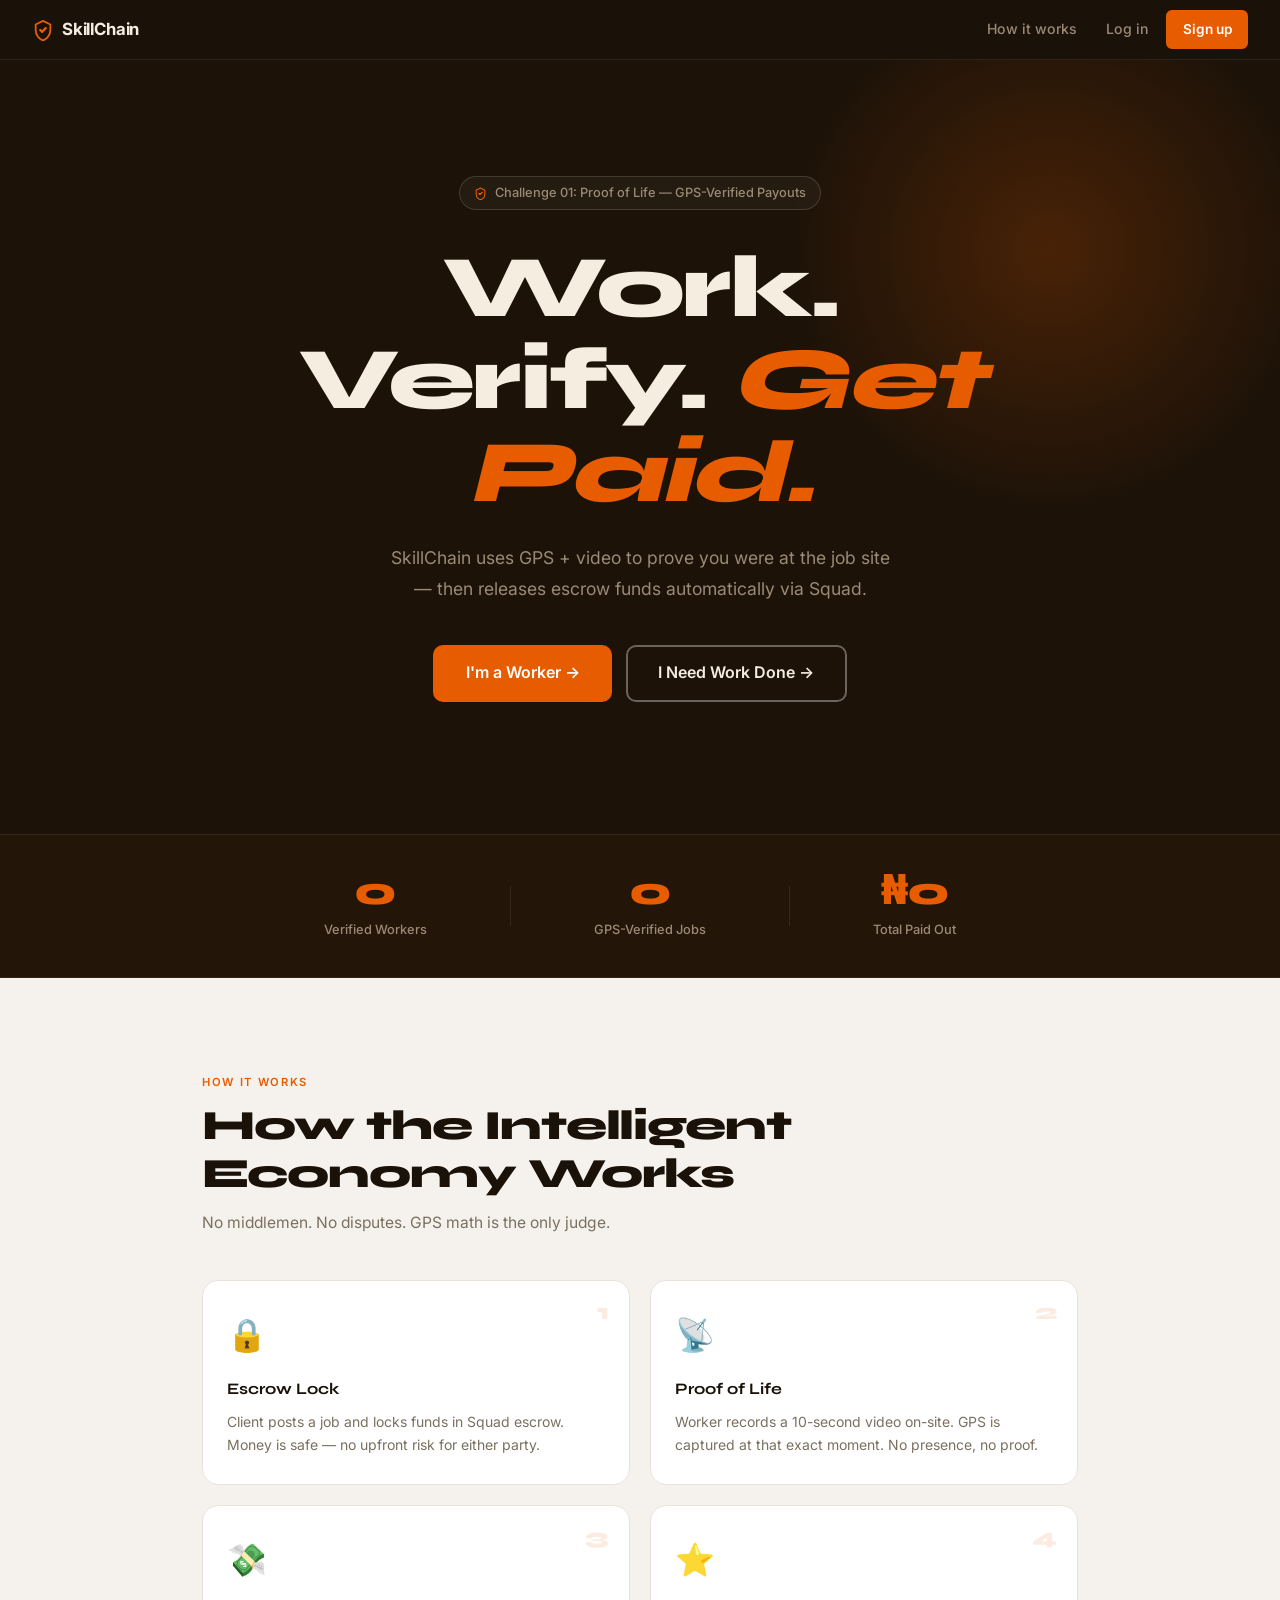
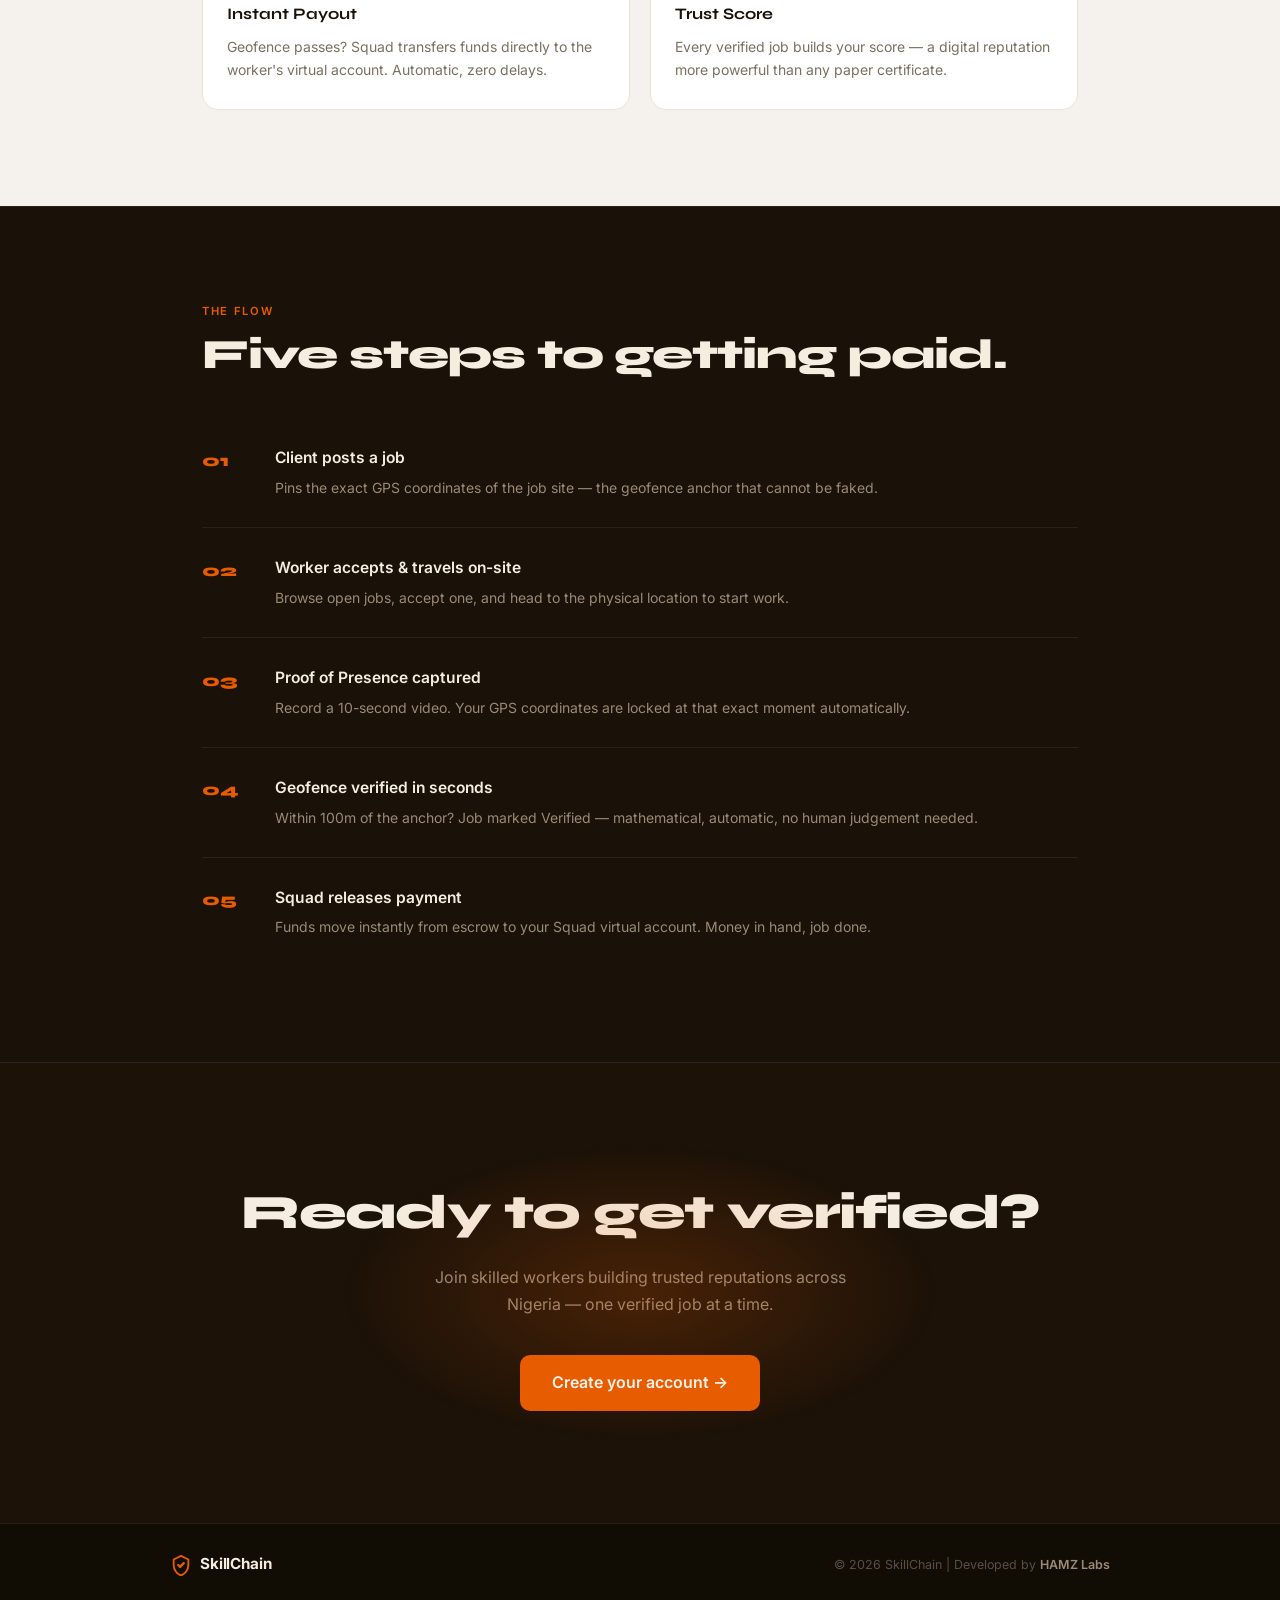
==== base/index.html @ cd2ee39c "Skillchain frontend commit" ====
<!DOCTYPE html>
<html lang="en">
<head>
  <meta charset="UTF-8">
  <meta name="viewport" content="width=device-width, initial-scale=1.0">
  <title>SkillChain — The Gig Economy, Verified</title>
  <link rel="preconnect" href="https://fonts.googleapis.com">
  <link href="https://fonts.googleapis.com/css2?family=Syne:wght@700;800&family=Inter:wght@400;500;600&display=swap" rel="stylesheet">
  <link rel="stylesheet" href="/base/style.css">
</head>
<body>

  <!-- NAV -->
  <nav class="nav">
    <a href="/" class="nav-logo">
      <svg class="nav-logo__icon" viewBox="0 0 24 24" fill="none">
        <path d="M12 2L4 6v6c0 5.25 3.5 10.15 8 11.35C16.5 22.15 20 17.25 20 12V6l-8-4z" stroke="currentColor" stroke-width="2" stroke-linejoin="round"/>
        <path d="M9 12l2 2 4-4" stroke="currentColor" stroke-width="2.5" stroke-linecap="round" stroke-linejoin="round"/>
      </svg>
      SkillChain
    </a>
    <div class="nav-links">
      <a href="#how" class="nav-link">How it works</a>
      <a href="/Login/index.html" class="nav-link">Log in</a>
      <a href="/Register/index.html" class="btn btn--orange btn--sm">Sign up</a>
    </div>
  </nav>

  <!-- HERO -->
  <section class="hero">
    <div class="hero__glow" aria-hidden="true"></div>
    <div class="hero__inner">
      <div class="hero__badge">
        <svg viewBox="0 0 24 24" fill="none" width="13" height="13">
          <path d="M12 2L4 6v6c0 5.25 3.5 10.15 8 11.35C16.5 22.15 20 17.25 20 12V6l-8-4z" stroke="currentColor" stroke-width="2" stroke-linejoin="round"/>
          <path d="M9 12l2 2 4-4" stroke="currentColor" stroke-width="2.5" stroke-linecap="round" stroke-linejoin="round"/>
        </svg>
        Challenge 01: Proof of Life — GPS-Verified Payouts
      </div>

      <h1 class="hero__title">
        Work. Verify. <em class="hero__title--accent">Get Paid.</em>
      </h1>

      <p class="hero__sub">
        SkillChain uses GPS + video to prove you were at the job site — then releases escrow funds automatically via Squad.
      </p>

      <div class="hero__actions">
        <a href="/Register/index.html" class="btn btn--orange btn--lg">I'm a Worker →</a>
        <a href="/Register/index.html?role=client" class="btn btn--ghost btn--lg">I Need Work Done →</a>
      </div>
    </div>
  </section>

  <!-- STATS BAR -->
  <section class="stats-bar">
    <div class="stats-bar__inner">
      <div class="stat-item">
        <span class="stat-item__val" id="stat-workers">0</span>
        <span class="stat-item__lbl">Verified Workers</span>
      </div>
      <div class="stat-divider"></div>
      <div class="stat-item">
        <span class="stat-item__val" id="stat-jobs">0</span>
        <span class="stat-item__lbl">GPS-Verified Jobs</span>
      </div>
      <div class="stat-divider"></div>
      <div class="stat-item">
        <span class="stat-item__val" id="stat-paid">₦0</span>
        <span class="stat-item__lbl">Total Paid Out</span>
      </div>
    </div>
  </section>

  <!-- HOW IT WORKS -->
  <section class="how-section" id="how">
    <div class="section-inner">
      <span class="eyebrow">HOW IT WORKS</span>
      <h2 class="section-title">How the Intelligent Economy Works</h2>
      <p class="section-sub">No middlemen. No disputes. GPS math is the only judge.</p>

      <div class="features-grid">
        <div class="feature-card">
          <div class="feature-card__icon">🔒</div>
          <div class="feature-card__num">1</div>
          <h3 class="feature-card__title">Escrow Lock</h3>
          <p class="feature-card__desc">Client posts a job and locks funds in Squad escrow. Money is safe — no upfront risk for either party.</p>
        </div>
        <div class="feature-card">
          <div class="feature-card__icon">📡</div>
          <div class="feature-card__num">2</div>
          <h3 class="feature-card__title">Proof of Life</h3>
          <p class="feature-card__desc">Worker records a 10-second video on-site. GPS is captured at that exact moment. No presence, no proof.</p>
        </div>
        <div class="feature-card">
          <div class="feature-card__icon">💸</div>
          <div class="feature-card__num">3</div>
          <h3 class="feature-card__title">Instant Payout</h3>
          <p class="feature-card__desc">Geofence passes? Squad transfers funds directly to the worker's virtual account. Automatic, zero delays.</p>
        </div>
        <div class="feature-card">
          <div class="feature-card__icon">⭐</div>
          <div class="feature-card__num">4</div>
          <h3 class="feature-card__title">Trust Score</h3>
          <p class="feature-card__desc">Every verified job builds your score — a digital reputation more powerful than any paper certificate.</p>
        </div>
      </div>
    </div>
  </section>

  <!-- STEPS -->
  <section class="steps-section">
    <div class="section-inner">
      <span class="eyebrow">THE FLOW</span>
      <h2 class="section-title section-title--light">Five steps to getting paid.</h2>

      <ol class="steps-ol">
        <li class="steps-ol__item">
          <span class="steps-ol__num">01</span>
          <div class="steps-ol__body">
            <strong>Client posts a job</strong>
            <p>Pins the exact GPS coordinates of the job site — the geofence anchor that cannot be faked.</p>
          </div>
        </li>
        <li class="steps-ol__item">
          <span class="steps-ol__num">02</span>
          <div class="steps-ol__body">
            <strong>Worker accepts & travels on-site</strong>
            <p>Browse open jobs, accept one, and head to the physical location to start work.</p>
          </div>
        </li>
        <li class="steps-ol__item">
          <span class="steps-ol__num">03</span>
          <div class="steps-ol__body">
            <strong>Proof of Presence captured</strong>
            <p>Record a 10-second video. Your GPS coordinates are locked at that exact moment automatically.</p>
          </div>
        </li>
        <li class="steps-ol__item">
          <span class="steps-ol__num">04</span>
          <div class="steps-ol__body">
            <strong>Geofence verified in seconds</strong>
            <p>Within 100m of the anchor? Job marked Verified — mathematical, automatic, no human judgement needed.</p>
          </div>
        </li>
        <li class="steps-ol__item">
          <span class="steps-ol__num">05</span>
          <div class="steps-ol__body">
            <strong>Squad releases payment</strong>
            <p>Funds move instantly from escrow to your Squad virtual account. Money in hand, job done.</p>
          </div>
        </li>
      </ol>
    </div>
  </section>

  <!-- CTA -->
  <section class="cta-section">
    <div class="section-inner cta-section__inner">
      <div class="cta-section__glow" aria-hidden="true"></div>
      <h2 class="cta-section__title">Ready to get verified?</h2>
      <p class="cta-section__sub">Join skilled workers building trusted reputations across Nigeria — one verified job at a time.</p>
      <a href="/Register/index.html" class="btn btn--orange btn--lg">Create your account →</a>
    </div>
  </section>

  <!-- FOOTER -->
  <footer class="footer">
    <div class="footer__inner">
      <a href="/" class="nav-logo footer__logo">
        <svg class="nav-logo__icon" viewBox="0 0 24 24" fill="none">
          <path d="M12 2L4 6v6c0 5.25 3.5 10.15 8 11.35C16.5 22.15 20 17.25 20 12V6l-8-4z" stroke="currentColor" stroke-width="2" stroke-linejoin="round"/>
          <path d="M9 12l2 2 4-4" stroke="currentColor" stroke-width="2.5" stroke-linecap="round" stroke-linejoin="round"/>
        </svg>
        SkillChain
      </a>
      <p class="footer__copy">© 2026 SkillChain | Developed by <strong>HAMZ Labs</strong></p>
    </div>
  </footer>

  <script src="/base/script.js"></script>
</body>
</html>
---- base/style.css ----
/* ═══════════════════════════════════════════════════
   SKILLCHAIN — Landing Page  (index_new.css)
   Theme: Dark bg · Orange accent · Syne display font
═══════════════════════════════════════════════════ */

@import url('https://fonts.googleapis.com/css2?family=Syne:wght@700;800&family=Inter:wght@400;500;600&display=swap');

/* ── Tokens ─────────────────────────────────────── */
:root {
  --dark-bg:        #1a1108;
  --dark-hero:      #1c1208;
  --dark-card:      #231609;
  --dark-border:    rgba(255,255,255,0.08);
  --dark-border-h:  rgba(255,255,255,0.14);

  --light-bg:       #f5f2ee;
  --light-card:     #ffffff;
  --light-border:   #e8e2d9;
  --light-text:     #1a1108;
  --light-muted:    #7a7060;

  --orange:         #e85c00;
  --orange-dark:    #c44e00;
  --orange-light:   rgba(232,92,0,0.12);
  --orange-glow:    rgba(232,92,0,0.22);

  --text:           #f5ede0;
  --text-muted:     #9a8a76;
  --text-dim:       #5a4e40;

  --font-display:   'Syne', system-ui, sans-serif;
  --font-body:      'Inter', system-ui, sans-serif;

  --radius-s:  6px;
  --radius-m:  10px;
  --radius-l:  16px;
  --radius-xl: 24px;

  --transition: 0.18s ease;
}

/* ── Reset ──────────────────────────────────────── */
*, *::before, *::after { box-sizing: border-box; margin: 0; padding: 0; }
html  { font-size: 16px; scroll-behavior: smooth; }
body  {
  background: var(--dark-bg);
  color: var(--text);
  font-family: var(--font-body);
  line-height: 1.6;
  min-height: 100vh;
  -webkit-font-smoothing: antialiased;
}
a   { color: inherit; text-decoration: none; }
ol, ul { list-style: none; }
img, video { display: block; max-width: 100%; }
button { cursor: pointer; font-family: inherit; border: none; background: none; }

/* ── Buttons ────────────────────────────────────── */
.btn {
  display: inline-flex;
  align-items: center;
  justify-content: center;
  font-family: var(--font-body);
  font-weight: 600;
  font-size: 0.95rem;
  padding: 0.7rem 1.4rem;
  border-radius: var(--radius-m);
  border: 2px solid transparent;
  transition: background var(--transition), border-color var(--transition),
              color var(--transition), transform var(--transition), box-shadow var(--transition);
  white-space: nowrap;
  cursor: pointer;
}

.btn--orange       { background: var(--orange); color: #fff; border-color: var(--orange); }
.btn--orange:hover { background: var(--orange-dark); border-color: var(--orange-dark); transform: translateY(-1px); box-shadow: 0 6px 24px rgba(232,92,0,.35); }

.btn--ghost        { background: transparent; color: var(--text); border-color: rgba(255,255,255,0.35); }
.btn--ghost:hover  { background: rgba(255,255,255,0.06); border-color: var(--orange); color: #fff; }

.btn--sm  { padding: 0.42rem 0.9rem; font-size: 0.85rem; border-radius: var(--radius-s); }
.btn--lg  { padding: 0.85rem 1.9rem; font-size: 1rem; }
.btn--full{ width: 100%; }

/* ── Nav ────────────────────────────────────────── */
.nav {
  position: sticky; top: 0; z-index: 100;
  background: var(--dark-bg);
  border-bottom: 1px solid var(--dark-border);
  padding: 0 2rem;
  height: 60px;
  display: flex;
  align-items: center;
  justify-content: space-between;
}

.nav-logo {
  display: flex; align-items: center; gap: 0.5rem;
  font-family: var(--font-body); font-weight: 700; font-size: 1.05rem;
  color: var(--text); letter-spacing: -0.01em;
}
.nav-logo__icon { width: 22px; height: 22px; color: var(--orange); flex-shrink: 0; }

.nav-links { display: flex; align-items: center; gap: 0.5rem; }

.nav-link {
  font-size: 0.88rem; font-weight: 500;
  color: var(--text-muted);
  padding: 0.4rem 0.65rem;
  border-radius: var(--radius-s);
  transition: color var(--transition);
}
.nav-link:hover { color: var(--text); }

/* ── Hero ───────────────────────────────────────── */
.hero {
  position: relative;
  overflow: hidden;
  background: var(--dark-hero);
  min-height: 86vh;
  display: flex;
  align-items: center;
  padding: 5rem 2rem 6rem;
}

.hero__glow {
  position: absolute; top: -100px; right: -60px;
  width: 580px; height: 580px; border-radius: 50%;
  background: radial-gradient(circle, var(--orange-glow) 0%, transparent 65%);
  pointer-events: none;
}

.hero__inner {
  position: relative; z-index: 1;
  max-width: 760px;
  margin: 0 auto;
  text-align: center;
  width: 100%;
}

.hero__badge {
  display: inline-flex; align-items: center; gap: 0.5rem;
  font-size: 0.8rem; font-weight: 500;
  color: var(--text-muted);
  border: 1px solid rgba(255,255,255,0.14);
  padding: 0.35rem 0.9rem;
  border-radius: 999px;
  margin-bottom: 2rem;
  background: rgba(255,255,255,0.04);
}
.hero__badge svg { color: var(--orange); flex-shrink: 0; }

.hero__title {
  font-family: var(--font-display);
  font-size: clamp(3rem, 9vw, 5.5rem);
  font-weight: 800;
  line-height: 1.05;
  letter-spacing: -0.03em;
  color: var(--text);
  margin-bottom: 1.5rem;
}

.hero__title--accent {
  color: var(--orange);
  font-style: italic;
}

.hero__sub {
  font-size: clamp(1rem, 2vw, 1.1rem);
  color: var(--text-muted);
  max-width: 520px;
  margin: 0 auto 2.5rem;
  line-height: 1.75;
}

.hero__actions {
  display: flex;
  flex-wrap: wrap;
  gap: 0.85rem;
  justify-content: center;
}

/* ── Stats Bar ──────────────────────────────────── */
.stats-bar {
  background: var(--dark-card);
  border-top: 1px solid var(--dark-border);
  border-bottom: 1px solid var(--dark-border);
  padding: 2.25rem 2rem;
}

.stats-bar__inner {
  max-width: 700px;
  margin: 0 auto;
  display: flex;
  align-items: center;
  justify-content: space-around;
  gap: 1rem;
  flex-wrap: wrap;
}

.stat-item { text-align: center; }

.stat-item__val {
  display: block;
  font-family: var(--font-display);
  font-size: clamp(1.8rem, 4vw, 2.5rem);
  font-weight: 800;
  color: var(--orange);
  letter-spacing: -0.03em;
  line-height: 1;
  margin-bottom: 0.3rem;
}

.stat-item__lbl {
  font-size: 0.8rem;
  color: var(--text-muted);
  font-weight: 500;
}

.stat-divider {
  width: 1px;
  height: 40px;
  background: var(--dark-border);
  flex-shrink: 0;
}

/* ── Section base ───────────────────────────────── */
.section-inner {
  max-width: 940px;
  margin: 0 auto;
  padding: 0 2rem;
}

.eyebrow {
  display: block;
  font-size: 0.7rem;
  font-weight: 600;
  letter-spacing: 0.15em;
  color: var(--orange);
  text-transform: uppercase;
  margin-bottom: 0.6rem;
}

.section-title {
  font-family: var(--font-display);
  font-size: clamp(1.8rem, 4vw, 2.6rem);
  font-weight: 800;
  letter-spacing: -0.025em;
  color: var(--light-text);
  margin-bottom: 0.75rem;
  line-height: 1.15;
}

.section-title--light { color: var(--text); }

.section-sub {
  font-size: 0.975rem;
  color: var(--light-muted);
  max-width: 500px;
  line-height: 1.7;
  margin-bottom: 2.75rem;
}

/* ── Feature / How section (light bg) ──────────── */
.how-section {
  background: var(--light-bg);
  padding: 6rem 0;
}

.features-grid {
  display: grid;
  grid-template-columns: repeat(2, 1fr);
  gap: 1.25rem;
}

.feature-card {
  background: var(--light-card);
  border: 1px solid var(--light-border);
  border-radius: var(--radius-l);
  padding: 1.75rem 1.5rem;
  position: relative;
  transition: box-shadow var(--transition), transform var(--transition);
}

.feature-card:hover {
  box-shadow: 0 8px 32px rgba(0,0,0,0.08);
  transform: translateY(-3px);
}

.feature-card__num {
  position: absolute; top: 1.25rem; right: 1.25rem;
  font-family: var(--font-display);
  font-size: 1.4rem; font-weight: 800;
  color: rgba(232,92,0,0.12);
  line-height: 1;
}

.feature-card__icon { font-size: 2rem; margin-bottom: 1rem; }

.feature-card__title {
  font-family: var(--font-display);
  font-size: 1rem; font-weight: 700;
  color: var(--light-text);
  margin-bottom: 0.5rem;
}

.feature-card__desc {
  font-size: 0.875rem;
  color: var(--light-muted);
  line-height: 1.65;
}

/* ── Steps section (dark bg) ────────────────────── */
.steps-section {
  background: var(--dark-bg);
  padding: 6rem 0;
  border-top: 1px solid var(--dark-border);
}

.steps-ol {
  display: flex;
  flex-direction: column;
  gap: 0;
  margin-top: 2.5rem;
}

.steps-ol__item {
  display: flex;
  gap: 1.75rem;
  padding: 1.75rem 0;
  border-bottom: 1px solid var(--dark-border);
  transition: border-color var(--transition);
}

.steps-ol__item:last-child { border-bottom: none; }

.steps-ol__item:hover { border-color: var(--dark-border-h); }

.steps-ol__num {
  font-family: var(--font-display);
  font-size: 1.05rem; font-weight: 800;
  color: var(--orange);
  min-width: 2.8rem;
  padding-top: 0.1rem;
  flex-shrink: 0;
}

.steps-ol__body strong {
  display: block;
  font-weight: 600;
  color: var(--text);
  margin-bottom: 0.3rem;
  font-size: 0.975rem;
}

.steps-ol__body p {
  font-size: 0.875rem;
  color: var(--text-muted);
  line-height: 1.65;
}

/* ── CTA Section ────────────────────────────────── */
.cta-section {
  background: var(--dark-hero);
  padding: 7rem 0;
  border-top: 1px solid var(--dark-border);
  overflow: hidden;
}

.cta-section__inner {
  text-align: center;
  position: relative;
  z-index: 1;
}

.cta-section__glow {
  position: absolute; top: 50%; left: 50%;
  transform: translate(-50%, -50%);
  width: 600px; height: 300px;
  border-radius: 50%;
  background: radial-gradient(ellipse, var(--orange-glow) 0%, transparent 70%);
  pointer-events: none;
  z-index: 0;
}

.cta-section__title {
  font-family: var(--font-display);
  font-size: clamp(2rem, 5vw, 3rem);
  font-weight: 800;
  color: var(--text);
  margin-bottom: 0.75rem;
  letter-spacing: -0.03em;
}

.cta-section__sub {
  color: var(--text-muted);
  font-size: 1rem;
  margin-bottom: 2.25rem;
  max-width: 440px;
  margin-left: auto;
  margin-right: auto;
  line-height: 1.7;
}

/* ── Footer ─────────────────────────────────────── */
.footer {
  background: #110d05;
  border-top: 1px solid var(--dark-border);
  padding: 1.75rem 2rem;
}

.footer__inner {
  max-width: 940px;
  margin: 0 auto;
  display: flex;
  align-items: center;
  justify-content: space-between;
  flex-wrap: wrap;
  gap: 12px;
}

.footer__logo { font-size: 0.95rem; }

.footer__copy {
  font-size: 0.78rem;
  color: var(--text-dim);
}

.footer__copy strong { color: var(--text-muted); font-weight: 600; }

/* ── Responsive ─────────────────────────────────── */
@media (max-width: 640px) {
  .nav        { padding: 0 1rem; }
  .hero       { padding: 4rem 1.25rem 5rem; min-height: 75vh; }

  .stats-bar__inner { gap: 0.5rem; }
  .stat-divider     { display: none; }
  .stat-item        { flex: 1; min-width: 90px; }

  .how-section,
  .steps-section,
  .cta-section { padding: 4rem 0; }

  .section-inner { padding: 0 1.25rem; }

  .features-grid { grid-template-columns: 1fr; }

  .steps-ol__item { gap: 1.1rem; padding: 1.35rem 0; }

  .footer__inner { flex-direction: column; text-align: center; }
}

@media (max-width: 400px) {
  .hero__actions { flex-direction: column; align-items: stretch; }
  .hero__actions .btn { text-align: center; }
}

/* ── Entrance animations ─────────────────────────── */
@keyframes fadein-up {
  from { opacity: 0; transform: translateY(20px); }
  to   { opacity: 1; transform: translateY(0); }
}

.hero__badge   { animation: fadein-up 0.5s ease both; }
.hero__title   { animation: fadein-up 0.6s 0.1s ease both; }
.hero__sub     { animation: fadein-up 0.6s 0.2s ease both; }
.hero__actions { animation: fadein-up 0.6s 0.3s ease both; }
.stats-bar     { animation: fadein-up 0.6s 0.4s ease both; }
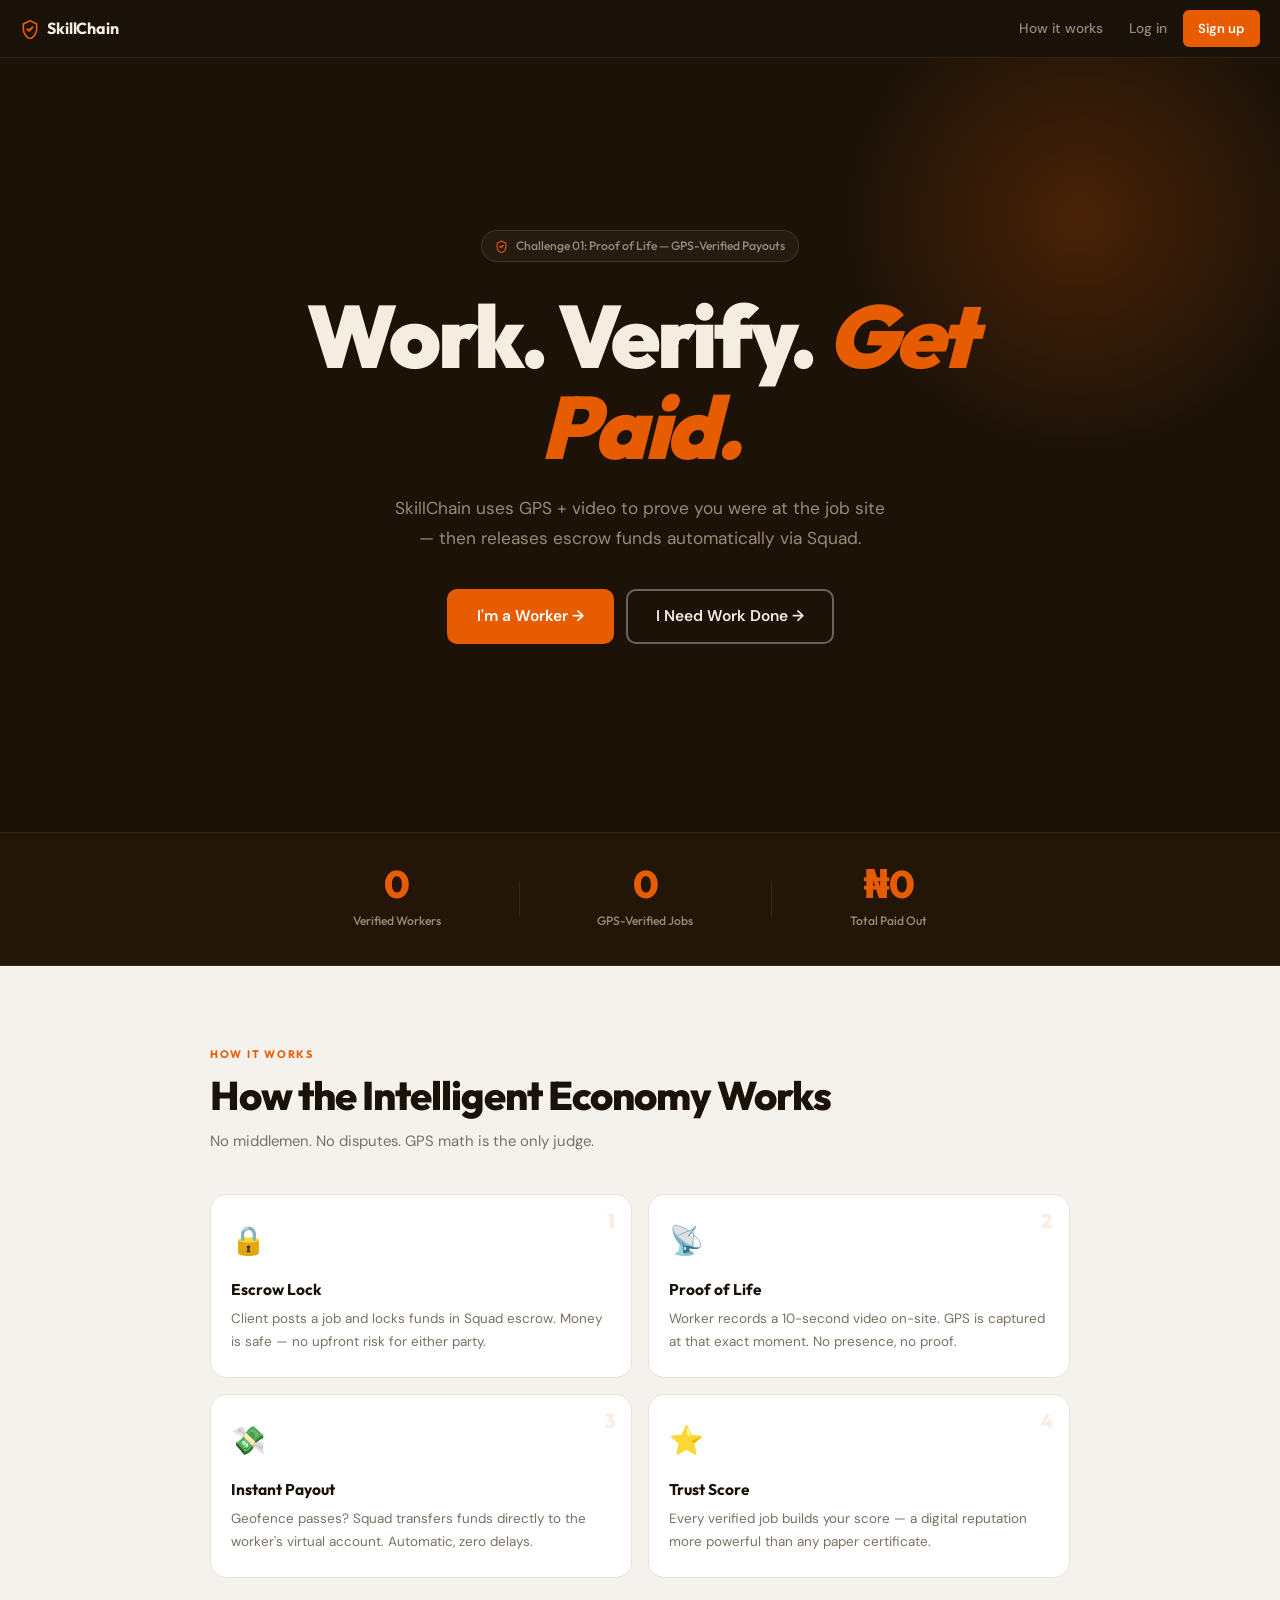
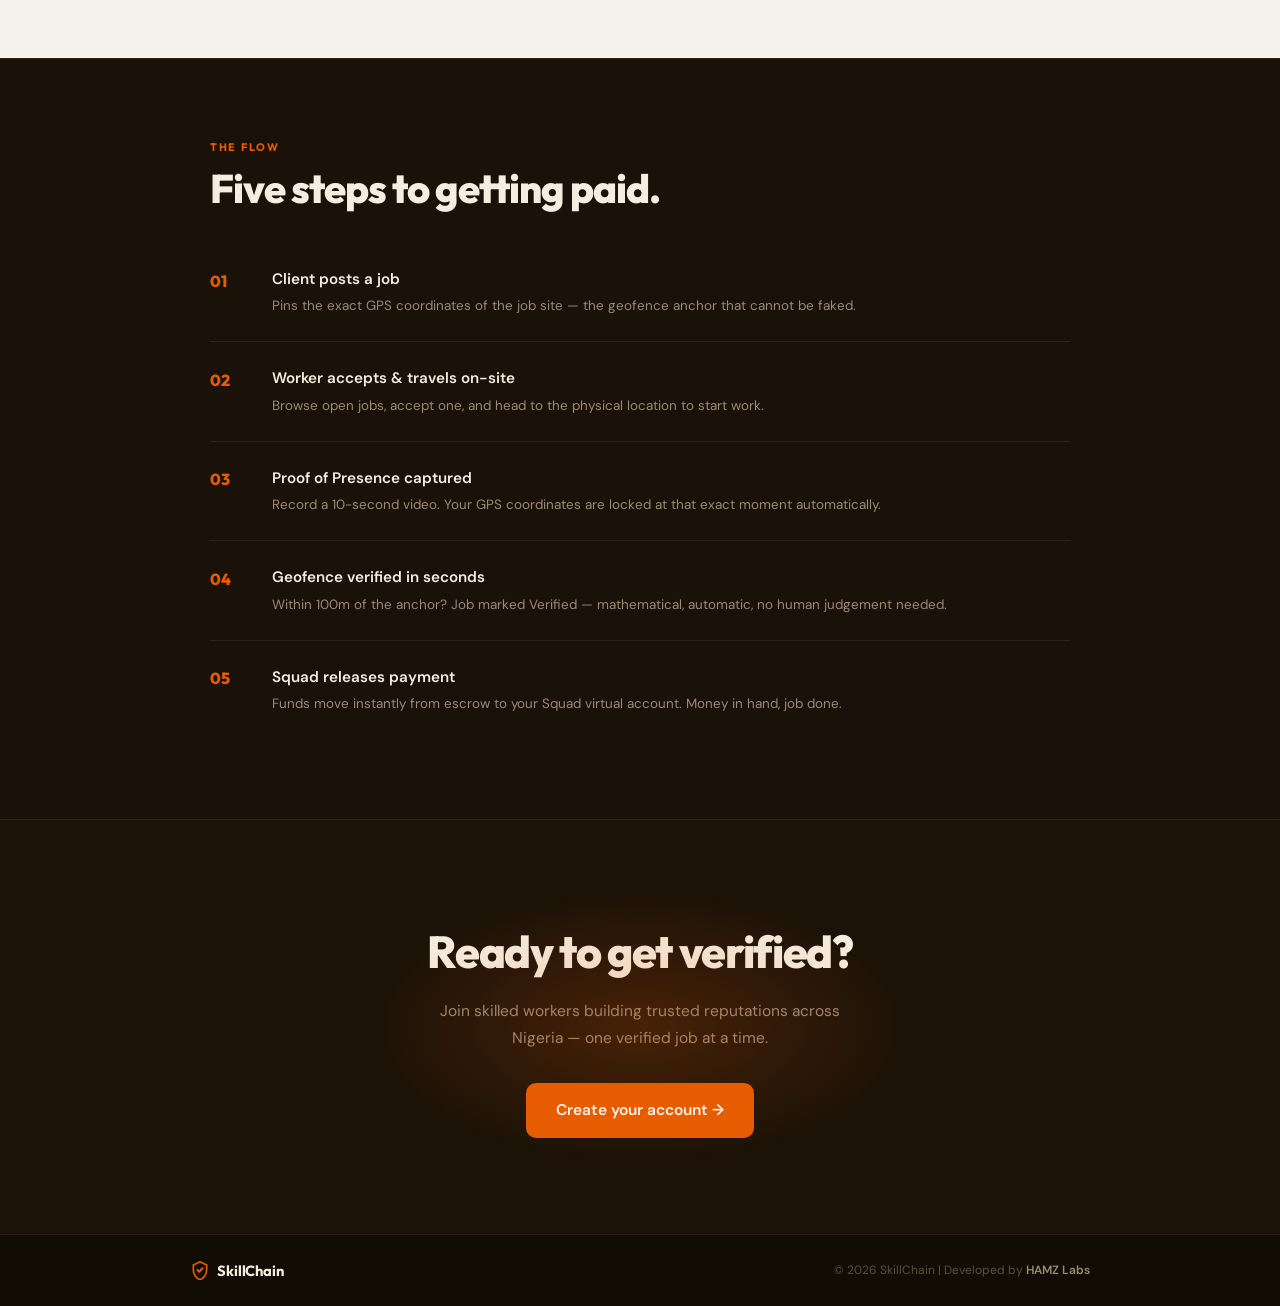
==== commit e6bf7856: "commit" ====
--- a/base/index.html
+++ b/base/index.html
@@ -5,7 +5,8 @@
   <meta name="viewport" content="width=device-width, initial-scale=1.0">
   <title>SkillChain — The Gig Economy, Verified</title>
   <link rel="preconnect" href="https://fonts.googleapis.com">
-  <link href="https://fonts.googleapis.com/css2?family=Syne:wght@700;800&family=Inter:wght@400;500;600&display=swap" rel="stylesheet">
+  <link rel="preconnect" href="https://fonts.gstatic.com" crossorigin>
+  <link href="https://fonts.googleapis.com/css2?family=Outfit:wght@400;500;600;700;800;900&family=DM+Sans:opsz,wght@9..40,400;9..40,500;9..40,600&display=swap" rel="stylesheet">
   <link rel="stylesheet" href="/base/style.css">
 </head>
 <body>
@@ -19,11 +20,16 @@
       </svg>
       SkillChain
     </a>
-    <div class="nav-links">
+    <!-- Desktop nav -->
+    <div class="nav-links" id="sc-nav-links">
       <a href="#how" class="nav-link">How it works</a>
       <a href="/Login/index.html" class="nav-link">Log in</a>
       <a href="/Register/index.html" class="btn btn--orange btn--sm">Sign up</a>
     </div>
+    <!-- Hamburger (mobile only) -->
+    <button class="nav-hamburger" id="sc-hamburger" aria-label="Menu" aria-expanded="false" aria-controls="sc-nav-links">
+      <span></span><span></span><span></span>
+    </button>
   </nav>
 
   <!-- HERO -->
--- a/base/style.css
+++ b/base/style.css
@@ -1,9 +1,10 @@
 /* ═══════════════════════════════════════════════════
-   SKILLCHAIN — Landing Page  (index_new.css)
-   Theme: Dark bg · Orange accent · Syne display font
+   SKILLCHAIN — Landing Page CSS
+   Fonts: Outfit (display) + DM Sans (body)
+   Mobile-first redesign
 ═══════════════════════════════════════════════════ */
 
-@import url('https://fonts.googleapis.com/css2?family=Syne:wght@700;800&family=Inter:wght@400;500;600&display=swap');
+@import url('https://fonts.googleapis.com/css2?family=Outfit:wght@400;500;600;700;800;900&family=DM+Sans:opsz,wght@9..40,400;9..40,500;9..40,600&display=swap');
 
 /* ── Tokens ─────────────────────────────────────── */
 :root {
@@ -28,14 +29,15 @@
   --text-muted:     #9a8a76;
   --text-dim:       #5a4e40;
 
-  --font-display:   'Syne', system-ui, sans-serif;
-  --font-body:      'Inter', system-ui, sans-serif;
+  --font-display:   'Outfit', system-ui, sans-serif;
+  --font-body:      'DM Sans', system-ui, sans-serif;
 
   --radius-s:  6px;
   --radius-m:  10px;
   --radius-l:  16px;
   --radius-xl: 24px;
 
+  --nav-h: 58px;
   --transition: 0.18s ease;
 }
 
@@ -49,6 +51,7 @@
   line-height: 1.6;
   min-height: 100vh;
   -webkit-font-smoothing: antialiased;
+  overflow-x: hidden;
 }
 a   { color: inherit; text-decoration: none; }
 ol, ul { list-style: none; }
@@ -62,8 +65,8 @@
   justify-content: center;
   font-family: var(--font-body);
   font-weight: 600;
-  font-size: 0.95rem;
-  padding: 0.7rem 1.4rem;
+  font-size: 0.92rem;
+  padding: 0.65rem 1.3rem;
   border-radius: var(--radius-m);
   border: 2px solid transparent;
   transition: background var(--transition), border-color var(--transition),
@@ -78,39 +81,70 @@
 .btn--ghost        { background: transparent; color: var(--text); border-color: rgba(255,255,255,0.35); }
 .btn--ghost:hover  { background: rgba(255,255,255,0.06); border-color: var(--orange); color: #fff; }
 
-.btn--sm  { padding: 0.42rem 0.9rem; font-size: 0.85rem; border-radius: var(--radius-s); }
-.btn--lg  { padding: 0.85rem 1.9rem; font-size: 1rem; }
+.btn--sm  { padding: 0.38rem 0.85rem; font-size: 0.82rem; border-radius: var(--radius-s); }
+.btn--lg  { padding: 0.8rem 1.75rem; font-size: 0.97rem; }
 .btn--full{ width: 100%; }
 
 /* ── Nav ────────────────────────────────────────── */
 .nav {
-  position: sticky; top: 0; z-index: 100;
+  position: sticky; top: 0; z-index: 200;
   background: var(--dark-bg);
   border-bottom: 1px solid var(--dark-border);
-  padding: 0 2rem;
-  height: 60px;
+  padding: 0 1.25rem;
+  height: var(--nav-h);
   display: flex;
   align-items: center;
   justify-content: space-between;
 }
 
 .nav-logo {
-  display: flex; align-items: center; gap: 0.5rem;
-  font-family: var(--font-body); font-weight: 700; font-size: 1.05rem;
+  display: flex; align-items: center; gap: 0.45rem;
+  font-family: var(--font-display); font-weight: 700; font-size: 1rem;
   color: var(--text); letter-spacing: -0.01em;
-}
-.nav-logo__icon { width: 22px; height: 22px; color: var(--orange); flex-shrink: 0; }
-
-.nav-links { display: flex; align-items: center; gap: 0.5rem; }
+  z-index: 201;
+}
+.nav-logo__icon { width: 20px; height: 20px; color: var(--orange); flex-shrink: 0; }
+
+/* Desktop nav links */
+.nav-links {
+  display: flex;
+  align-items: center;
+  gap: 0.4rem;
+}
 
 .nav-link {
-  font-size: 0.88rem; font-weight: 500;
+  font-size: 0.86rem; font-weight: 500;
   color: var(--text-muted);
-  padding: 0.4rem 0.65rem;
+  padding: 0.38rem 0.6rem;
   border-radius: var(--radius-s);
   transition: color var(--transition);
 }
 .nav-link:hover { color: var(--text); }
+
+/* Hamburger */
+.nav-hamburger {
+  display: none;
+  flex-direction: column;
+  gap: 5px;
+  background: none;
+  border: none;
+  cursor: pointer;
+  padding: 6px;
+  z-index: 201;
+}
+
+.nav-hamburger span {
+  display: block;
+  width: 22px;
+  height: 2px;
+  background: var(--text);
+  border-radius: 2px;
+  transition: 0.28s ease;
+}
+
+.nav-hamburger.open span:nth-child(1) { transform: translateY(7px) rotate(45deg); }
+.nav-hamburger.open span:nth-child(2) { opacity: 0; transform: scaleX(0); }
+.nav-hamburger.open span:nth-child(3) { transform: translateY(-7px) rotate(-45deg); }
 
 /* ── Hero ───────────────────────────────────────── */
 .hero {
@@ -120,44 +154,45 @@
   min-height: 86vh;
   display: flex;
   align-items: center;
-  padding: 5rem 2rem 6rem;
+  padding: 4.5rem 1.25rem 5.5rem;
 }
 
 .hero__glow {
   position: absolute; top: -100px; right: -60px;
-  width: 580px; height: 580px; border-radius: 50%;
+  width: 520px; height: 520px; border-radius: 50%;
   background: radial-gradient(circle, var(--orange-glow) 0%, transparent 65%);
   pointer-events: none;
 }
 
 .hero__inner {
   position: relative; z-index: 1;
-  max-width: 760px;
+  max-width: 720px;
   margin: 0 auto;
   text-align: center;
   width: 100%;
 }
 
 .hero__badge {
-  display: inline-flex; align-items: center; gap: 0.5rem;
-  font-size: 0.8rem; font-weight: 500;
+  display: inline-flex; align-items: center; gap: 0.45rem;
+  font-size: 0.76rem; font-weight: 500;
   color: var(--text-muted);
-  border: 1px solid rgba(255,255,255,0.14);
-  padding: 0.35rem 0.9rem;
+  border: 1px solid rgba(255,255,255,0.12);
+  padding: 0.32rem 0.85rem;
   border-radius: 999px;
-  margin-bottom: 2rem;
+  margin-bottom: 1.75rem;
   background: rgba(255,255,255,0.04);
+  font-family: var(--font-display);
 }
 .hero__badge svg { color: var(--orange); flex-shrink: 0; }
 
 .hero__title {
   font-family: var(--font-display);
-  font-size: clamp(3rem, 9vw, 5.5rem);
-  font-weight: 800;
-  line-height: 1.05;
-  letter-spacing: -0.03em;
+  font-size: clamp(2.6rem, 9vw, 5.5rem);
+  font-weight: 900;
+  line-height: 1.04;
+  letter-spacing: -0.035em;
   color: var(--text);
-  margin-bottom: 1.5rem;
+  margin-bottom: 1.25rem;
 }
 
 .hero__title--accent {
@@ -166,17 +201,17 @@
 }
 
 .hero__sub {
-  font-size: clamp(1rem, 2vw, 1.1rem);
+  font-size: clamp(0.93rem, 2.2vw, 1.08rem);
   color: var(--text-muted);
-  max-width: 520px;
-  margin: 0 auto 2.5rem;
+  max-width: 490px;
+  margin: 0 auto 2.25rem;
   line-height: 1.75;
 }
 
 .hero__actions {
   display: flex;
   flex-wrap: wrap;
-  gap: 0.85rem;
+  gap: 0.75rem;
   justify-content: center;
 }
 
@@ -185,16 +220,16 @@
   background: var(--dark-card);
   border-top: 1px solid var(--dark-border);
   border-bottom: 1px solid var(--dark-border);
-  padding: 2.25rem 2rem;
+  padding: 2rem 1.25rem;
 }
 
 .stats-bar__inner {
-  max-width: 700px;
+  max-width: 640px;
   margin: 0 auto;
   display: flex;
   align-items: center;
   justify-content: space-around;
-  gap: 1rem;
+  gap: 0.75rem;
   flex-wrap: wrap;
 }
 
@@ -203,109 +238,111 @@
 .stat-item__val {
   display: block;
   font-family: var(--font-display);
-  font-size: clamp(1.8rem, 4vw, 2.5rem);
+  font-size: clamp(1.7rem, 4vw, 2.4rem);
   font-weight: 800;
   color: var(--orange);
   letter-spacing: -0.03em;
   line-height: 1;
-  margin-bottom: 0.3rem;
+  margin-bottom: 0.25rem;
 }
 
 .stat-item__lbl {
-  font-size: 0.8rem;
+  font-size: 0.76rem;
   color: var(--text-muted);
   font-weight: 500;
+  font-family: var(--font-display);
 }
 
 .stat-divider {
   width: 1px;
-  height: 40px;
+  height: 36px;
   background: var(--dark-border);
   flex-shrink: 0;
 }
 
 /* ── Section base ───────────────────────────────── */
 .section-inner {
-  max-width: 940px;
+  max-width: 900px;
   margin: 0 auto;
-  padding: 0 2rem;
+  padding: 0 1.25rem;
 }
 
 .eyebrow {
   display: block;
-  font-size: 0.7rem;
-  font-weight: 600;
-  letter-spacing: 0.15em;
+  font-size: 0.68rem;
+  font-weight: 700;
+  letter-spacing: 0.16em;
   color: var(--orange);
   text-transform: uppercase;
-  margin-bottom: 0.6rem;
+  margin-bottom: 0.55rem;
+  font-family: var(--font-display);
 }
 
 .section-title {
   font-family: var(--font-display);
-  font-size: clamp(1.8rem, 4vw, 2.6rem);
+  font-size: clamp(1.65rem, 3.8vw, 2.5rem);
   font-weight: 800;
   letter-spacing: -0.025em;
   color: var(--light-text);
-  margin-bottom: 0.75rem;
+  margin-bottom: 0.65rem;
   line-height: 1.15;
 }
 
 .section-title--light { color: var(--text); }
 
 .section-sub {
-  font-size: 0.975rem;
+  font-size: 0.93rem;
   color: var(--light-muted);
-  max-width: 500px;
+  max-width: 480px;
   line-height: 1.7;
-  margin-bottom: 2.75rem;
+  margin-bottom: 2.5rem;
 }
 
 /* ── Feature / How section (light bg) ──────────── */
 .how-section {
   background: var(--light-bg);
-  padding: 6rem 0;
+  padding: 5rem 0;
 }
 
 .features-grid {
   display: grid;
   grid-template-columns: repeat(2, 1fr);
-  gap: 1.25rem;
+  gap: 1rem;
 }
 
 .feature-card {
   background: var(--light-card);
   border: 1px solid var(--light-border);
   border-radius: var(--radius-l);
-  padding: 1.75rem 1.5rem;
+  padding: 1.5rem 1.25rem;
   position: relative;
   transition: box-shadow var(--transition), transform var(--transition);
 }
 
 .feature-card:hover {
-  box-shadow: 0 8px 32px rgba(0,0,0,0.08);
+  box-shadow: 0 8px 28px rgba(0,0,0,0.08);
   transform: translateY(-3px);
 }
 
 .feature-card__num {
-  position: absolute; top: 1.25rem; right: 1.25rem;
-  font-family: var(--font-display);
-  font-size: 1.4rem; font-weight: 800;
+  position: absolute; top: 1rem; right: 1rem;
+  font-family: var(--font-display);
+  font-size: 1.25rem; font-weight: 800;
   color: rgba(232,92,0,0.12);
   line-height: 1;
 }
 
-.feature-card__icon { font-size: 2rem; margin-bottom: 1rem; }
+.feature-card__icon { font-size: 1.75rem; margin-bottom: 0.85rem; }
 
 .feature-card__title {
   font-family: var(--font-display);
-  font-size: 1rem; font-weight: 700;
+  font-size: 0.97rem; font-weight: 700;
   color: var(--light-text);
-  margin-bottom: 0.5rem;
+  margin-bottom: 0.4rem;
 }
 
 .feature-card__desc {
-  font-size: 0.875rem;
+  font-size: 0.84rem;
   color: var(--light-muted);
   line-height: 1.65;
 }
@@ -313,7 +350,7 @@
 /* ── Steps section (dark bg) ────────────────────── */
 .steps-section {
   background: var(--dark-bg);
-  padding: 6rem 0;
+  padding: 5rem 0;
   border-top: 1px solid var(--dark-border);
 }
 
@@ -321,26 +358,25 @@
   display: flex;
   flex-direction: column;
   gap: 0;
-  margin-top: 2.5rem;
+  margin-top: 2rem;
 }
 
 .steps-ol__item {
   display: flex;
-  gap: 1.75rem;
-  padding: 1.75rem 0;
+  gap: 1.5rem;
+  padding: 1.5rem 0;
   border-bottom: 1px solid var(--dark-border);
   transition: border-color var(--transition);
 }
 
 .steps-ol__item:last-child { border-bottom: none; }
-
 .steps-ol__item:hover { border-color: var(--dark-border-h); }
 
 .steps-ol__num {
   font-family: var(--font-display);
-  font-size: 1.05rem; font-weight: 800;
+  font-size: 1rem; font-weight: 800;
   color: var(--orange);
-  min-width: 2.8rem;
+  min-width: 2.4rem;
   padding-top: 0.1rem;
   flex-shrink: 0;
 }
@@ -349,12 +385,12 @@
   display: block;
   font-weight: 600;
   color: var(--text);
-  margin-bottom: 0.3rem;
-  font-size: 0.975rem;
+  margin-bottom: 0.25rem;
+  font-size: 0.95rem;
 }
 
 .steps-ol__body p {
-  font-size: 0.875rem;
+  font-size: 0.84rem;
   color: var(--text-muted);
   line-height: 1.65;
 }
@@ -362,7 +398,7 @@
 /* ── CTA Section ────────────────────────────────── */
 .cta-section {
   background: var(--dark-hero);
-  padding: 7rem 0;
+  padding: 6rem 0;
   border-top: 1px solid var(--dark-border);
   overflow: hidden;
 }
@@ -376,7 +412,7 @@
 .cta-section__glow {
   position: absolute; top: 50%; left: 50%;
   transform: translate(-50%, -50%);
-  width: 600px; height: 300px;
+  width: 560px; height: 280px;
   border-radius: 50%;
   background: radial-gradient(ellipse, var(--orange-glow) 0%, transparent 70%);
   pointer-events: none;
@@ -385,18 +421,18 @@
 
 .cta-section__title {
   font-family: var(--font-display);
-  font-size: clamp(2rem, 5vw, 3rem);
+  font-size: clamp(1.8rem, 5vw, 2.8rem);
   font-weight: 800;
   color: var(--text);
-  margin-bottom: 0.75rem;
+  margin-bottom: 0.65rem;
   letter-spacing: -0.03em;
 }
 
 .cta-section__sub {
   color: var(--text-muted);
-  font-size: 1rem;
-  margin-bottom: 2.25rem;
-  max-width: 440px;
+  font-size: 0.97rem;
+  margin-bottom: 2rem;
+  max-width: 420px;
   margin-left: auto;
   margin-right: auto;
   line-height: 1.7;
@@ -406,58 +442,31 @@
 .footer {
   background: #110d05;
   border-top: 1px solid var(--dark-border);
-  padding: 1.75rem 2rem;
+  padding: 1.5rem 1.25rem;
 }
 
 .footer__inner {
-  max-width: 940px;
+  max-width: 900px;
   margin: 0 auto;
   display: flex;
   align-items: center;
   justify-content: space-between;
   flex-wrap: wrap;
-  gap: 12px;
-}
-
-.footer__logo { font-size: 0.95rem; }
+  gap: 10px;
+}
+
+.footer__logo { font-size: 0.92rem; }
 
 .footer__copy {
-  font-size: 0.78rem;
+  font-size: 0.75rem;
   color: var(--text-dim);
 }
 
 .footer__copy strong { color: var(--text-muted); font-weight: 600; }
-
-/* ── Responsive ─────────────────────────────────── */
-@media (max-width: 640px) {
-  .nav        { padding: 0 1rem; }
-  .hero       { padding: 4rem 1.25rem 5rem; min-height: 75vh; }
-
-  .stats-bar__inner { gap: 0.5rem; }
-  .stat-divider     { display: none; }
-  .stat-item        { flex: 1; min-width: 90px; }
-
-  .how-section,
-  .steps-section,
-  .cta-section { padding: 4rem 0; }
-
-  .section-inner { padding: 0 1.25rem; }
-
-  .features-grid { grid-template-columns: 1fr; }
-
-  .steps-ol__item { gap: 1.1rem; padding: 1.35rem 0; }
-
-  .footer__inner { flex-direction: column; text-align: center; }
-}
-
-@media (max-width: 400px) {
-  .hero__actions { flex-direction: column; align-items: stretch; }
-  .hero__actions .btn { text-align: center; }
-}
 
 /* ── Entrance animations ─────────────────────────── */
 @keyframes fadein-up {
-  from { opacity: 0; transform: translateY(20px); }
+  from { opacity: 0; transform: translateY(18px); }
   to   { opacity: 1; transform: translateY(0); }
 }
 
@@ -465,4 +474,158 @@
 .hero__title   { animation: fadein-up 0.6s 0.1s ease both; }
 .hero__sub     { animation: fadein-up 0.6s 0.2s ease both; }
 .hero__actions { animation: fadein-up 0.6s 0.3s ease both; }
-.stats-bar     { animation: fadein-up 0.6s 0.4s ease both; }+.stats-bar     { animation: fadein-up 0.6s 0.4s ease both; }
+
+/* ═══════════════════════════════════════════════════
+   MOBILE (≤ 640px)
+═══════════════════════════════════════════════════ */
+@media (max-width: 640px) {
+  :root { --nav-h: 54px; }
+
+  /* ── Nav mobile ── */
+  .nav { padding: 0 1rem; }
+  .nav-hamburger { display: flex; }
+
+  .nav-links {
+    position: fixed;
+    top: var(--nav-h);
+    left: 0; right: 0;
+    background: #1c1208;
+    border-bottom: 1px solid var(--dark-border);
+    flex-direction: column;
+    align-items: stretch;
+    padding: 1rem 1rem 1.25rem;
+    gap: 4px;
+    /* Dropdown: collapses upward */
+    max-height: 0;
+    overflow: hidden;
+    opacity: 0;
+    transform: translateY(-6px);
+    transition: max-height 0.32s ease, opacity 0.25s ease, transform 0.25s ease;
+    z-index: 199;
+    pointer-events: none;
+  }
+
+  .nav-links.open {
+    max-height: 320px;
+    opacity: 1;
+    transform: translateY(0);
+    pointer-events: all;
+  }
+
+  .nav-link {
+    font-size: 0.97rem;
+    padding: 0.7rem 0.5rem;
+    border-bottom: 1px solid var(--dark-border);
+    color: var(--text-muted);
+    width: 100%;
+  }
+  .nav-link:last-of-type { border-bottom: none; }
+
+  .btn--sm {
+    width: 100%;
+    text-align: center;
+    padding: 0.65rem 1rem;
+    font-size: 0.88rem;
+    margin-top: 6px;
+    border-radius: var(--radius-m);
+  }
+
+  /* ── Hero ── */
+  .hero {
+    padding: 3.5rem 1rem 4.5rem;
+    min-height: 78vh;
+    min-height: 78svh;
+  }
+
+  .hero__glow { width: 280px; height: 280px; top: -40px; right: -40px; }
+
+  .hero__badge { font-size: 0.7rem; padding: 0.28rem 0.75rem; margin-bottom: 1.4rem; }
+
+  .hero__title { font-size: clamp(2.2rem, 10.5vw, 3rem); margin-bottom: 1rem; }
+
+  .hero__sub { font-size: 0.88rem; margin-bottom: 1.75rem; line-height: 1.7; }
+
+  .hero__actions {
+    flex-direction: column;
+    align-items: stretch;
+    gap: 0.6rem;
+  }
+  .hero__actions .btn { width: 100%; justify-content: center; font-size: 0.93rem; padding: 0.75rem 1rem; }
+
+  /* ── Stats ── */
+  .stats-bar { padding: 1.5rem 1rem; }
+  .stats-bar__inner {
+    gap: 0;
+    justify-content: space-around;
+  }
+  .stat-divider { display: none; }
+  .stat-item { flex: 1; min-width: 80px; }
+  .stat-item__val { font-size: 1.5rem; }
+  .stat-item__lbl { font-size: 0.68rem; }
+
+  /* ── How it works ── */
+  .how-section { padding: 3.5rem 0; }
+  .section-inner { padding: 0 1rem; }
+  .section-title { font-size: clamp(1.45rem, 7vw, 1.9rem); }
+  .section-sub { font-size: 0.87rem; margin-bottom: 1.75rem; }
+
+  .features-grid {
+    grid-template-columns: 1fr;
+    gap: 0.75rem;
+  }
+
+  .feature-card {
+    padding: 1.1rem 1rem;
+    border-radius: 14px;
+    display: flex;
+    align-items: flex-start;
+    gap: 1rem;
+  }
+
+  /* Horizontal layout for cards on mobile */
+  .feature-card__icon {
+    font-size: 1.5rem;
+    margin-bottom: 0;
+    flex-shrink: 0;
+    margin-top: 0.1rem;
+  }
+
+  .feature-card__num { font-size: 1rem; top: 0.75rem; right: 0.75rem; }
+  .feature-card__title { font-size: 0.92rem; margin-bottom: 0.25rem; }
+  .feature-card__desc { font-size: 0.8rem; }
+
+  /* ── Steps ── */
+  .steps-section { padding: 3.5rem 0; }
+
+  .steps-ol { margin-top: 1.5rem; }
+
+  .steps-ol__item {
+    gap: 0.9rem;
+    padding: 1.2rem 0;
+  }
+
+  .steps-ol__num { font-size: 0.9rem; min-width: 2rem; }
+  .steps-ol__body strong { font-size: 0.9rem; }
+  .steps-ol__body p { font-size: 0.8rem; }
+
+  /* ── CTA ── */
+  .cta-section { padding: 4rem 0; }
+  .cta-section__title { font-size: clamp(1.6rem, 8vw, 2.2rem); }
+  .cta-section__sub { font-size: 0.88rem; }
+  .cta-section__glow { width: 300px; height: 180px; }
+
+  /* ── Footer ── */
+  .footer { padding: 1.25rem 1rem; }
+  .footer__inner { flex-direction: column; text-align: center; gap: 8px; }
+  .footer__copy { font-size: 0.72rem; }
+}
+
+/* ═══════════════════════════════════════════════════
+   VERY SMALL (≤ 380px)
+═══════════════════════════════════════════════════ */
+@media (max-width: 380px) {
+  .hero__title { font-size: 2rem; }
+  .hero__badge { font-size: 0.65rem; }
+  .stat-item__val { font-size: 1.3rem; }
+}
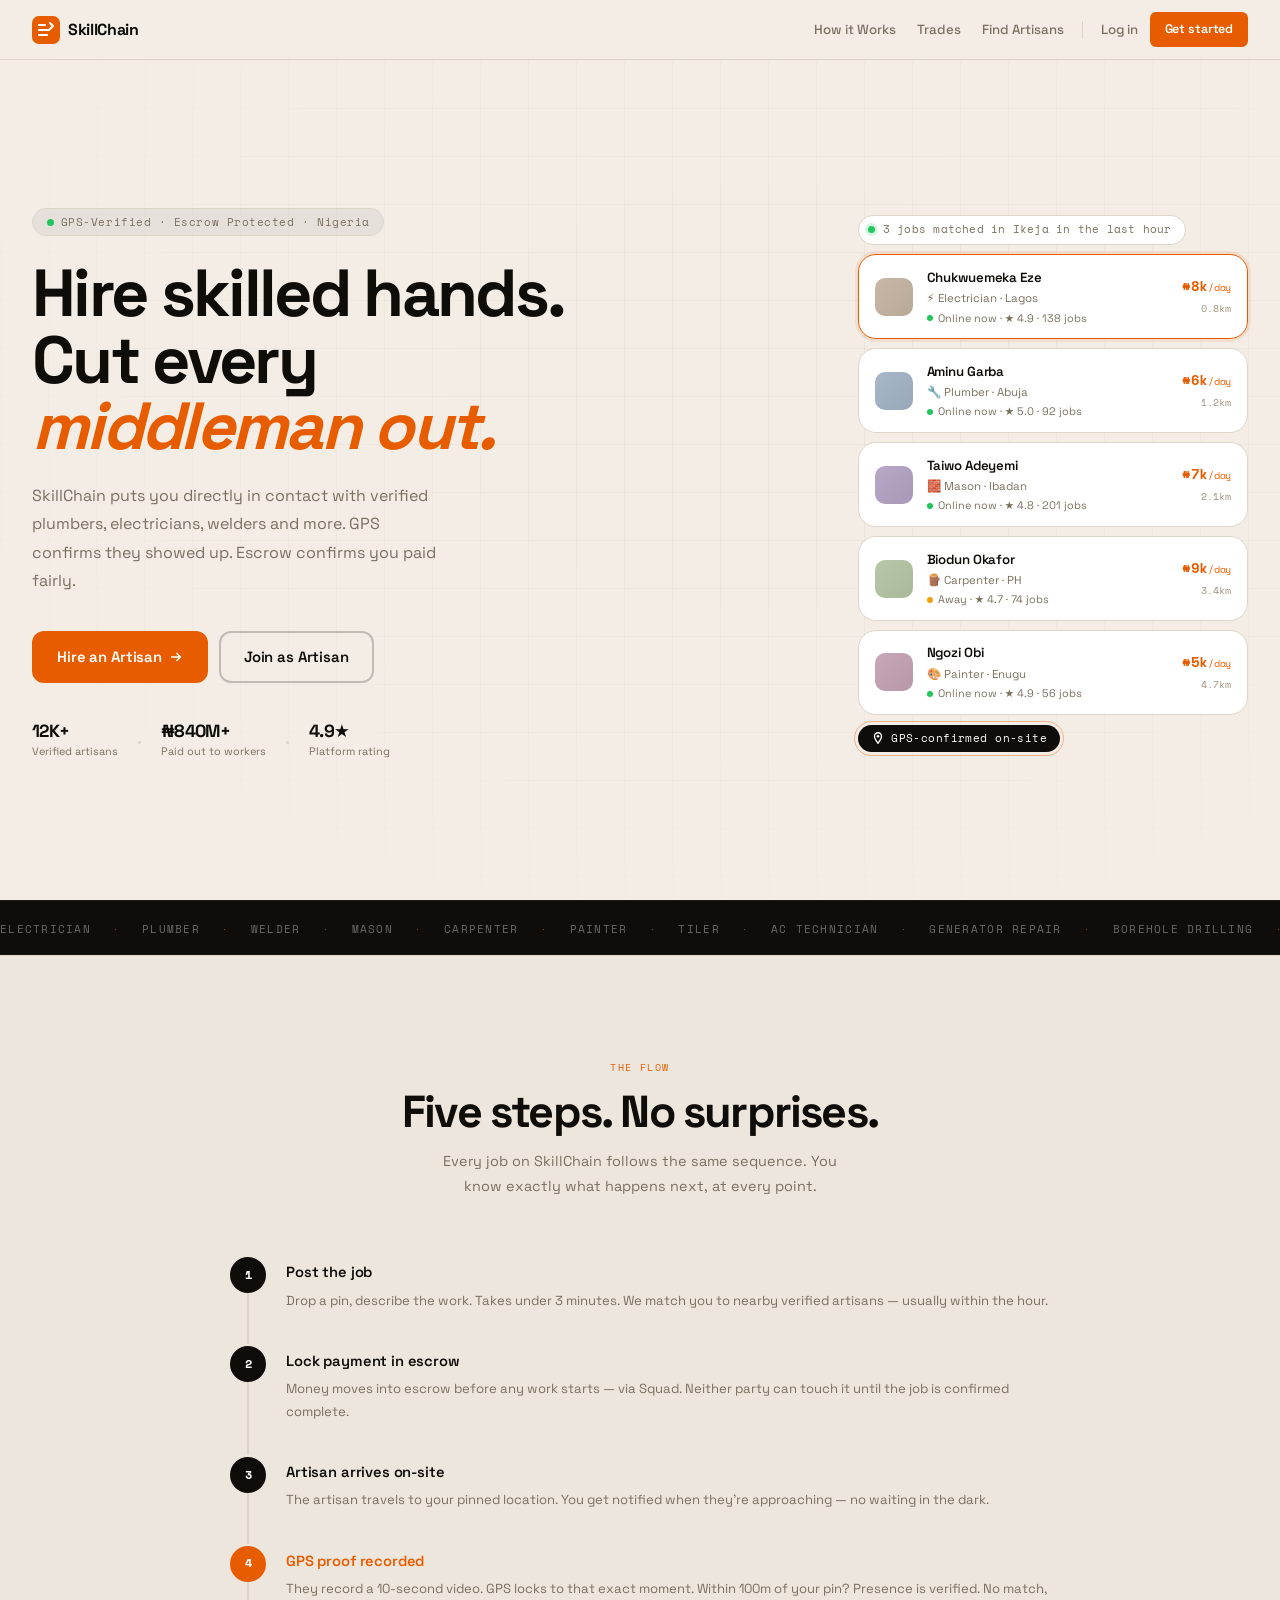
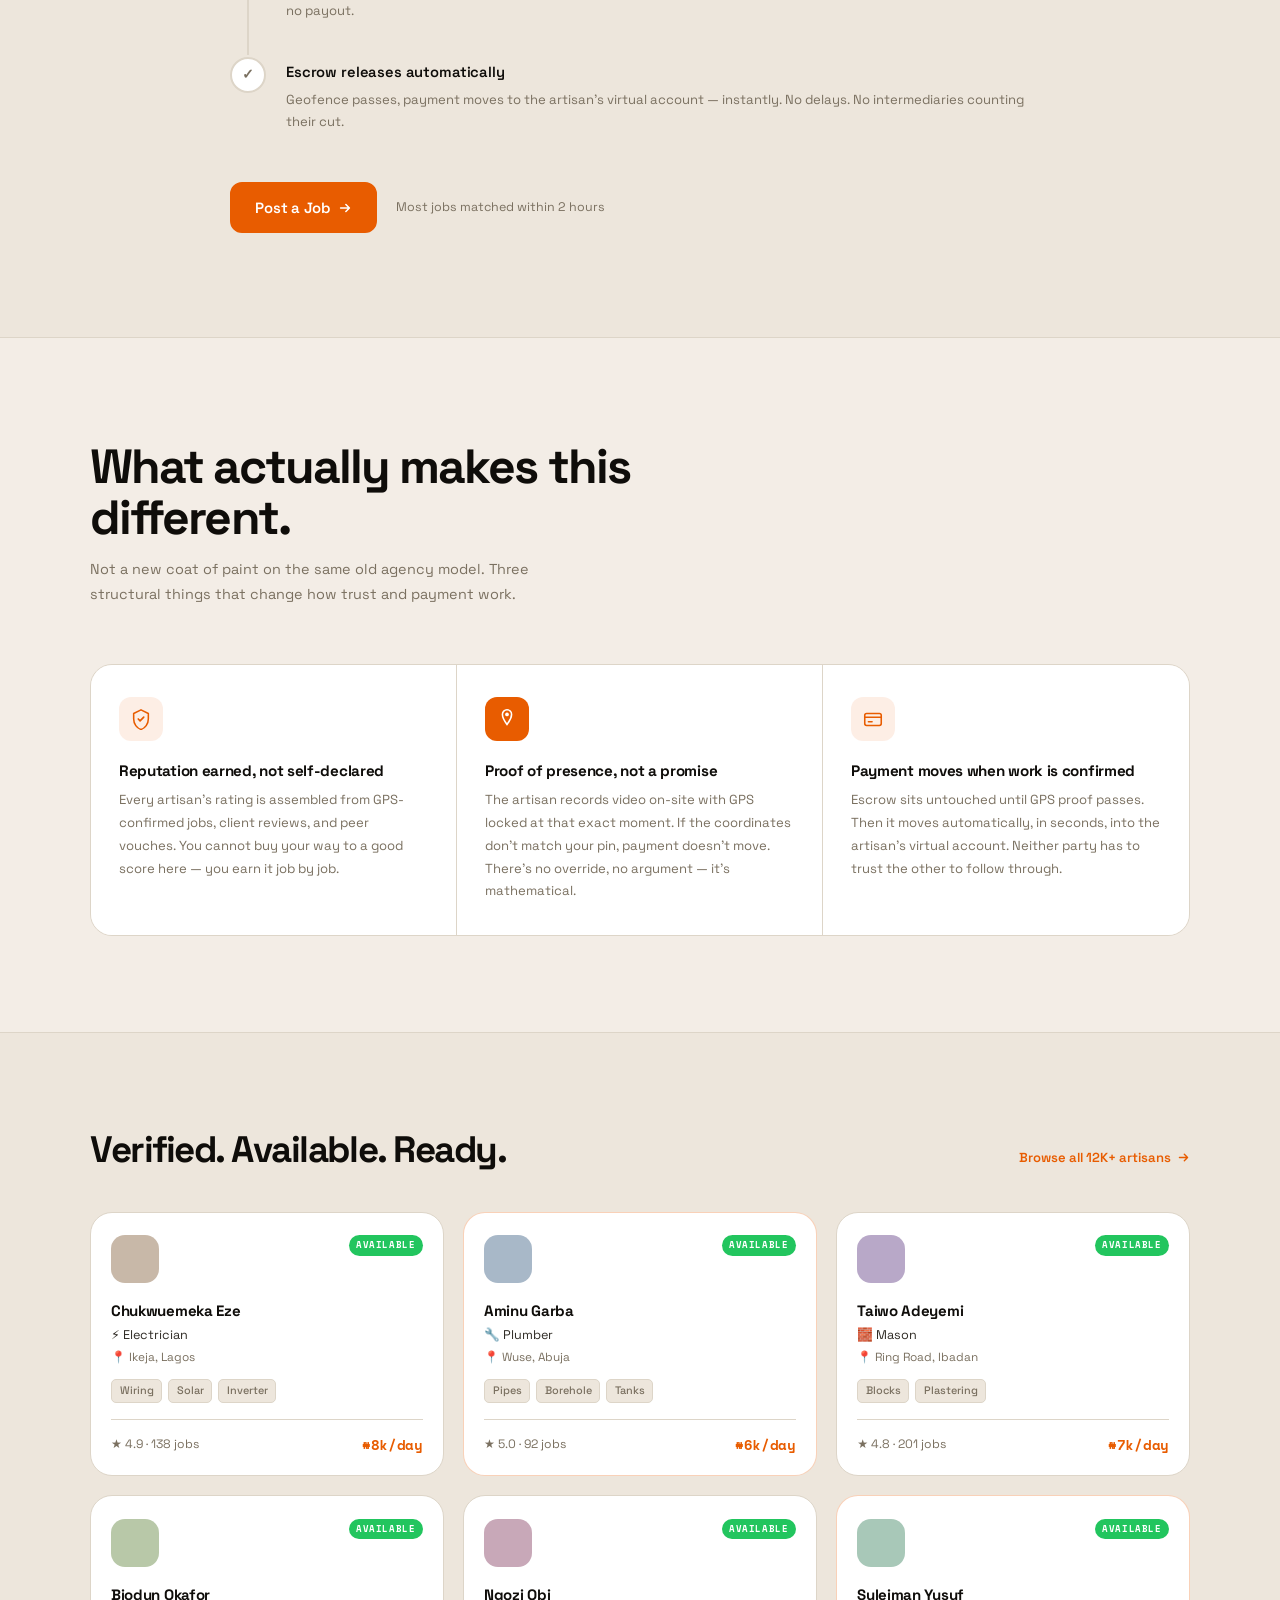
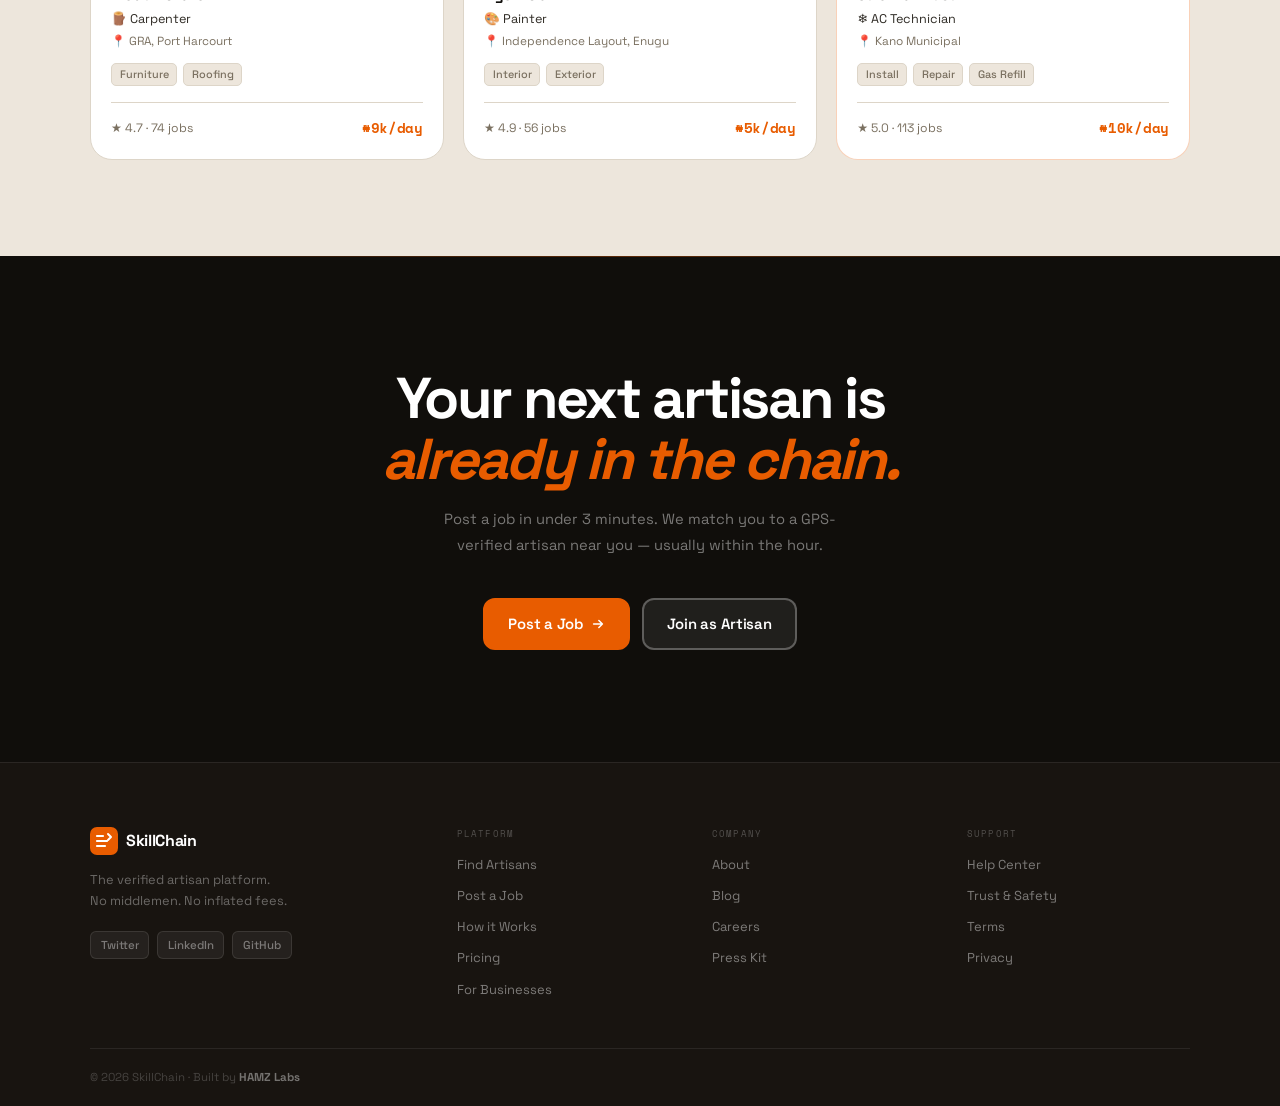
==== commit ec334f53: "ui update" ====
--- a/base/index.html
+++ b/base/index.html
@@ -3,188 +3,495 @@
 <head>
   <meta charset="UTF-8">
   <meta name="viewport" content="width=device-width, initial-scale=1.0">
-  <title>SkillChain — The Gig Economy, Verified</title>
+  <title>SkillChain — Verified Artisans, Zero Middlemen</title>
   <link rel="preconnect" href="https://fonts.googleapis.com">
   <link rel="preconnect" href="https://fonts.gstatic.com" crossorigin>
-  <link href="https://fonts.googleapis.com/css2?family=Outfit:wght@400;500;600;700;800;900&family=DM+Sans:opsz,wght@9..40,400;9..40,500;9..40,600&display=swap" rel="stylesheet">
-  <link rel="stylesheet" href="/base/style.css">
+  <link href="https://fonts.googleapis.com/css2?family=Space+Grotesk:wght@300;400;500;600;700&family=Space+Mono:ital,wght@0,400;0,700;1,400&display=swap" rel="stylesheet">
+  <link rel="stylesheet" href="style.css">
 </head>
 <body>
 
   <!-- NAV -->
-  <nav class="nav">
+  <nav class="nav" id="sc-nav">
     <a href="/" class="nav-logo">
-      <svg class="nav-logo__icon" viewBox="0 0 24 24" fill="none">
-        <path d="M12 2L4 6v6c0 5.25 3.5 10.15 8 11.35C16.5 22.15 20 17.25 20 12V6l-8-4z" stroke="currentColor" stroke-width="2" stroke-linejoin="round"/>
-        <path d="M9 12l2 2 4-4" stroke="currentColor" stroke-width="2.5" stroke-linecap="round" stroke-linejoin="round"/>
-      </svg>
-      SkillChain
+      <span class="nav-logo__mark">
+        <svg viewBox="0 0 28 28" fill="none" xmlns="http://www.w3.org/2000/svg">
+          <rect width="28" height="28" rx="7" fill="#E85C00"/>
+          <path d="M7 9h6M7 14h10M7 19h8" stroke="#fff" stroke-width="2.2" stroke-linecap="round"/>
+          <path d="M18 7l3 3-3 3" stroke="#fff" stroke-width="2" stroke-linecap="round" stroke-linejoin="round"/>
+        </svg>
+      </span>
+      <span class="nav-logo__text">SkillChain</span>
     </a>
-    <!-- Desktop nav -->
     <div class="nav-links" id="sc-nav-links">
-      <a href="#how" class="nav-link">How it works</a>
-      <a href="/Login/index.html" class="nav-link">Log in</a>
-      <a href="/Register/index.html" class="btn btn--orange btn--sm">Sign up</a>
-    </div>
-    <!-- Hamburger (mobile only) -->
-    <button class="nav-hamburger" id="sc-hamburger" aria-label="Menu" aria-expanded="false" aria-controls="sc-nav-links">
+      <a href="#how" class="nav-link">How it Works</a>
+      <a href="#trades" class="nav-link">Trades</a>
+      <a href="#artisans" class="nav-link">Find Artisans</a>
+      <div class="nav-sep"></div>
+      <a href="/login" class="nav-link">Log in</a>
+      <a href="/register" class="btn btn--orange btn--sm">Get started</a>
+    </div>
+    <button class="nav-hamburger" id="sc-hamburger" aria-label="Open menu" aria-expanded="false" aria-controls="sc-nav-links">
       <span></span><span></span><span></span>
     </button>
   </nav>
 
   <!-- HERO -->
   <section class="hero">
-    <div class="hero__glow" aria-hidden="true"></div>
-    <div class="hero__inner">
+    <div class="hero__bg-lines" aria-hidden="true"></div>
+
+    <div class="hero__left">
       <div class="hero__badge">
-        <svg viewBox="0 0 24 24" fill="none" width="13" height="13">
-          <path d="M12 2L4 6v6c0 5.25 3.5 10.15 8 11.35C16.5 22.15 20 17.25 20 12V6l-8-4z" stroke="currentColor" stroke-width="2" stroke-linejoin="round"/>
-          <path d="M9 12l2 2 4-4" stroke="currentColor" stroke-width="2.5" stroke-linecap="round" stroke-linejoin="round"/>
-        </svg>
-        Challenge 01: Proof of Life — GPS-Verified Payouts
+        <svg viewBox="0 0 10 10" width="7" height="7"><circle cx="5" cy="5" r="5" fill="#22c55e"/></svg>
+        GPS-Verified · Escrow Protected · Nigeria
       </div>
 
       <h1 class="hero__title">
-        Work. Verify. <em class="hero__title--accent">Get Paid.</em>
+        Hire skilled hands.<br>
+        Cut every<br>
+        <em class="hero__accent">middleman out.</em>
       </h1>
 
       <p class="hero__sub">
-        SkillChain uses GPS + video to prove you were at the job site — then releases escrow funds automatically via Squad.
+        SkillChain puts you directly in contact with verified plumbers, electricians, welders and more. GPS confirms they showed up. Escrow confirms you paid fairly.
       </p>
 
       <div class="hero__actions">
-        <a href="/Register/index.html" class="btn btn--orange btn--lg">I'm a Worker →</a>
-        <a href="/Register/index.html?role=client" class="btn btn--ghost btn--lg">I Need Work Done →</a>
+        <a href="/register?role=client" class="btn btn--orange btn--lg">
+          Hire an Artisan
+          <svg viewBox="0 0 16 16" fill="none" width="14" height="14"><path d="M3 8h10M9 4l4 4-4 4" stroke="currentColor" stroke-width="1.8" stroke-linecap="round" stroke-linejoin="round"/></svg>
+        </a>
+        <a href="/register?role=artisan" class="btn btn--outline btn--lg">
+          Join as Artisan
+        </a>
+      </div>
+
+      <div class="hero__trust">
+        <div class="hero__trust-item">
+          <span class="hero__trust-val">12K+</span>
+          <span class="hero__trust-lbl">Verified artisans</span>
+        </div>
+        <div class="hero__trust-dot"></div>
+        <div class="hero__trust-item">
+          <span class="hero__trust-val">₦840M+</span>
+          <span class="hero__trust-lbl">Paid out to workers</span>
+        </div>
+        <div class="hero__trust-dot"></div>
+        <div class="hero__trust-item">
+          <span class="hero__trust-val">4.9★</span>
+          <span class="hero__trust-lbl">Platform rating</span>
+        </div>
+      </div>
+    </div>
+
+    <div class="hero__right">
+      <div class="hero__card-stack">
+
+        <!-- Live job ticker at top -->
+        <div class="job-ticker">
+          <div class="job-ticker__dot"></div>
+          <span class="job-ticker__label">3 jobs matched in Ikeja in the last hour</span>
+        </div>
+
+        <div class="artisan-list">
+          <div class="artisan-card artisan-card--active" data-index="0">
+            <div class="artisan-card__avatar ac-plumber"></div>
+            <div class="artisan-card__info">
+              <span class="artisan-card__name">Chukwuemeka Eze</span>
+              <span class="artisan-card__trade">⚡ Electrician · Lagos</span>
+              <span class="artisan-card__meta">
+                <span class="dot dot--green"></span>
+                Online now · ★ 4.9 · 138 jobs
+              </span>
+            </div>
+            <div class="artisan-card__aside">
+              <span class="artisan-card__rate">₦8k<span>/day</span></span>
+              <span class="artisan-card__dist">0.8km</span>
+            </div>
+          </div>
+          <div class="artisan-card" data-index="1">
+            <div class="artisan-card__avatar ac-welder"></div>
+            <div class="artisan-card__info">
+              <span class="artisan-card__name">Aminu Garba</span>
+              <span class="artisan-card__trade">🔧 Plumber · Abuja</span>
+              <span class="artisan-card__meta">
+                <span class="dot dot--green"></span>
+                Online now · ★ 5.0 · 92 jobs
+              </span>
+            </div>
+            <div class="artisan-card__aside">
+              <span class="artisan-card__rate">₦6k<span>/day</span></span>
+              <span class="artisan-card__dist">1.2km</span>
+            </div>
+          </div>
+          <div class="artisan-card" data-index="2">
+            <div class="artisan-card__avatar ac-mason"></div>
+            <div class="artisan-card__info">
+              <span class="artisan-card__name">Taiwo Adeyemi</span>
+              <span class="artisan-card__trade">🧱 Mason · Ibadan</span>
+              <span class="artisan-card__meta">
+                <span class="dot dot--green"></span>
+                Online now · ★ 4.8 · 201 jobs
+              </span>
+            </div>
+            <div class="artisan-card__aside">
+              <span class="artisan-card__rate">₦7k<span>/day</span></span>
+              <span class="artisan-card__dist">2.1km</span>
+            </div>
+          </div>
+          <div class="artisan-card" data-index="3">
+            <div class="artisan-card__avatar ac-carpenter"></div>
+            <div class="artisan-card__info">
+              <span class="artisan-card__name">Biodun Okafor</span>
+              <span class="artisan-card__trade">🪵 Carpenter · PH</span>
+              <span class="artisan-card__meta">
+                <span class="dot dot--amber"></span>
+                Away · ★ 4.7 · 74 jobs
+              </span>
+            </div>
+            <div class="artisan-card__aside">
+              <span class="artisan-card__rate">₦9k<span>/day</span></span>
+              <span class="artisan-card__dist">3.4km</span>
+            </div>
+          </div>
+          <div class="artisan-card" data-index="4">
+            <div class="artisan-card__avatar ac-painter"></div>
+            <div class="artisan-card__info">
+              <span class="artisan-card__name">Ngozi Obi</span>
+              <span class="artisan-card__trade">🎨 Painter · Enugu</span>
+              <span class="artisan-card__meta">
+                <span class="dot dot--green"></span>
+                Online now · ★ 4.9 · 56 jobs
+              </span>
+            </div>
+            <div class="artisan-card__aside">
+              <span class="artisan-card__rate">₦5k<span>/day</span></span>
+              <span class="artisan-card__dist">4.7km</span>
+            </div>
+          </div>
+        </div>
+
+        <!-- GPS proof badge that pulses -->
+        <div class="proof-badge">
+          <div class="proof-badge__pulse" aria-hidden="true"></div>
+          <svg viewBox="0 0 16 16" fill="none" width="14" height="14"><path d="M8 2a4 4 0 0 1 4 4c0 3-4 8-4 8S4 9 4 6a4 4 0 0 1 4-4z" stroke="currentColor" stroke-width="1.5"/><circle cx="8" cy="6" r="1.5" fill="currentColor"/></svg>
+          GPS-confirmed on-site
+        </div>
       </div>
     </div>
   </section>
 
-  <!-- STATS BAR -->
-  <section class="stats-bar">
-    <div class="stats-bar__inner">
-      <div class="stat-item">
-        <span class="stat-item__val" id="stat-workers">0</span>
-        <span class="stat-item__lbl">Verified Workers</span>
-      </div>
-      <div class="stat-divider"></div>
-      <div class="stat-item">
-        <span class="stat-item__val" id="stat-jobs">0</span>
-        <span class="stat-item__lbl">GPS-Verified Jobs</span>
-      </div>
-      <div class="stat-divider"></div>
-      <div class="stat-item">
-        <span class="stat-item__val" id="stat-paid">₦0</span>
-        <span class="stat-item__lbl">Total Paid Out</span>
+  <!-- TRADES MARQUEE -->
+  <div class="marquee-wrap" aria-label="Supported trades">
+    <div class="marquee-track" aria-hidden="true">
+      <span>ELECTRICIAN</span><span class="mq-sep">·</span>
+      <span>PLUMBER</span><span class="mq-sep">·</span>
+      <span>WELDER</span><span class="mq-sep">·</span>
+      <span>MASON</span><span class="mq-sep">·</span>
+      <span>CARPENTER</span><span class="mq-sep">·</span>
+      <span>PAINTER</span><span class="mq-sep">·</span>
+      <span>TILER</span><span class="mq-sep">·</span>
+      <span>AC TECHNICIAN</span><span class="mq-sep">·</span>
+      <span>GENERATOR REPAIR</span><span class="mq-sep">·</span>
+      <span>BOREHOLE DRILLING</span><span class="mq-sep">·</span>
+      <span>ROOFING</span><span class="mq-sep">·</span>
+      <span>ELECTRICIAN</span><span class="mq-sep">·</span>
+      <span>PLUMBER</span><span class="mq-sep">·</span>
+      <span>WELDER</span><span class="mq-sep">·</span>
+      <span>MASON</span><span class="mq-sep">·</span>
+      <span>CARPENTER</span><span class="mq-sep">·</span>
+      <span>PAINTER</span><span class="mq-sep">·</span>
+      <span>TILER</span><span class="mq-sep">·</span>
+      <span>AC TECHNICIAN</span><span class="mq-sep">·</span>
+      <span>GENERATOR REPAIR</span><span class="mq-sep">·</span>
+    </div>
+  </div>
+
+  <!-- HOW IT WORKS — the core logic, explained honestly -->
+  <section class="how-section" id="how">
+    <div class="how-section__inner">
+      <div class="how-head">
+        <span class="eyebrow">THE FLOW</span>
+        <h2 class="how-title">Five steps. No surprises.</h2>
+        <p class="how-sub">Every job on SkillChain follows the same sequence. You know exactly what happens next, at every point.</p>
+      </div>
+
+      <div class="how-flow">
+        <div class="how-step js-howstep">
+          <div class="how-step__connector" aria-hidden="true"></div>
+          <div class="how-step__num-wrap">
+            <span class="how-step__num">1</span>
+          </div>
+          <div class="how-step__body">
+            <strong>Post the job</strong>
+            <p>Drop a pin, describe the work. Takes under 3 minutes. We match you to nearby verified artisans — usually within the hour.</p>
+          </div>
+        </div>
+        <div class="how-step js-howstep">
+          <div class="how-step__connector" aria-hidden="true"></div>
+          <div class="how-step__num-wrap">
+            <span class="how-step__num">2</span>
+          </div>
+          <div class="how-step__body">
+            <strong>Lock payment in escrow</strong>
+            <p>Money moves into escrow before any work starts — via Squad. Neither party can touch it until the job is confirmed complete.</p>
+          </div>
+        </div>
+        <div class="how-step js-howstep">
+          <div class="how-step__connector" aria-hidden="true"></div>
+          <div class="how-step__num-wrap">
+            <span class="how-step__num">3</span>
+          </div>
+          <div class="how-step__body">
+            <strong>Artisan arrives on-site</strong>
+            <p>The artisan travels to your pinned location. You get notified when they're approaching — no waiting in the dark.</p>
+          </div>
+        </div>
+        <div class="how-step js-howstep">
+          <div class="how-step__connector" aria-hidden="true"></div>
+          <div class="how-step__num-wrap">
+            <span class="how-step__num">4</span>
+          </div>
+          <div class="how-step__body">
+            <strong>GPS proof recorded</strong>
+            <p>They record a 10-second video. GPS locks to that exact moment. Within 100m of your pin? Presence is verified. No match, no payout.</p>
+          </div>
+        </div>
+        <div class="how-step js-howstep">
+          <div class="how-step__num-wrap">
+            <span class="how-step__num how-step__num--done">✓</span>
+          </div>
+          <div class="how-step__body">
+            <strong>Escrow releases automatically</strong>
+            <p>Geofence passes, payment moves to the artisan's virtual account — instantly. No delays. No intermediaries counting their cut.</p>
+          </div>
+        </div>
+      </div>
+
+      <div class="how-cta">
+        <a href="/register" class="btn btn--orange btn--lg">
+          Post a Job
+          <svg viewBox="0 0 16 16" fill="none" width="14" height="14"><path d="M3 8h10M9 4l4 4-4 4" stroke="currentColor" stroke-width="1.8" stroke-linecap="round" stroke-linejoin="round"/></svg>
+        </a>
+        <span class="how-cta__note">Most jobs matched within 2 hours</span>
       </div>
     </div>
   </section>
 
-  <!-- HOW IT WORKS -->
-  <section class="how-section" id="how">
-    <div class="section-inner">
-      <span class="eyebrow">HOW IT WORKS</span>
-      <h2 class="section-title">How the Intelligent Economy Works</h2>
-      <p class="section-sub">No middlemen. No disputes. GPS math is the only judge.</p>
-
-      <div class="features-grid">
-        <div class="feature-card">
-          <div class="feature-card__icon">🔒</div>
-          <div class="feature-card__num">1</div>
-          <h3 class="feature-card__title">Escrow Lock</h3>
-          <p class="feature-card__desc">Client posts a job and locks funds in Squad escrow. Money is safe — no upfront risk for either party.</p>
-        </div>
-        <div class="feature-card">
-          <div class="feature-card__icon">📡</div>
-          <div class="feature-card__num">2</div>
-          <h3 class="feature-card__title">Proof of Life</h3>
-          <p class="feature-card__desc">Worker records a 10-second video on-site. GPS is captured at that exact moment. No presence, no proof.</p>
-        </div>
-        <div class="feature-card">
-          <div class="feature-card__icon">💸</div>
-          <div class="feature-card__num">3</div>
-          <h3 class="feature-card__title">Instant Payout</h3>
-          <p class="feature-card__desc">Geofence passes? Squad transfers funds directly to the worker's virtual account. Automatic, zero delays.</p>
-        </div>
-        <div class="feature-card">
-          <div class="feature-card__icon">⭐</div>
-          <div class="feature-card__num">4</div>
-          <h3 class="feature-card__title">Trust Score</h3>
-          <p class="feature-card__desc">Every verified job builds your score — a digital reputation more powerful than any paper certificate.</p>
+  <!-- WHY SKILLCHAIN — three real distinctions, no buzzword padding -->
+  <section class="diff-section">
+    <div class="diff-section__inner">
+      <div class="diff-head">
+        <h2 class="diff-title">What actually makes this different.</h2>
+        <p class="diff-sub">Not a new coat of paint on the same old agency model. Three structural things that change how trust and payment work.</p>
+      </div>
+
+      <div class="diff-grid">
+        <div class="diff-item js-diffitem">
+          <div class="diff-item__mark">
+            <svg viewBox="0 0 24 24" fill="none" width="22" height="22"><path d="M12 2L4 6v6c0 5.25 3.5 10.15 8 11.35C16.5 22.15 20 17.25 20 12V6l-8-4z" stroke="currentColor" stroke-width="1.7" stroke-linejoin="round"/><path d="M9 12l2 2 4-4" stroke="currentColor" stroke-width="1.8" stroke-linecap="round" stroke-linejoin="round"/></svg>
+          </div>
+          <div class="diff-item__content">
+            <h3>Reputation earned, not self-declared</h3>
+            <p>Every artisan's rating is assembled from GPS-confirmed jobs, client reviews, and peer vouches. You cannot buy your way to a good score here — you earn it job by job.</p>
+          </div>
+        </div>
+
+        <div class="diff-item js-diffitem">
+          <div class="diff-item__mark diff-item__mark--orange">
+            <svg viewBox="0 0 24 24" fill="none" width="22" height="22"><path d="M12 2a5 5 0 0 1 5 5c0 4-5 11-5 11S7 11 7 7a5 5 0 0 1 5-5z" stroke="currentColor" stroke-width="1.7"/><circle cx="12" cy="7" r="2" fill="currentColor"/></svg>
+          </div>
+          <div class="diff-item__content">
+            <h3>Proof of presence, not a promise</h3>
+            <p>The artisan records video on-site with GPS locked at that exact moment. If the coordinates don't match your pin, payment doesn't move. There's no override, no argument — it's mathematical.</p>
+          </div>
+        </div>
+
+        <div class="diff-item js-diffitem">
+          <div class="diff-item__mark">
+            <svg viewBox="0 0 24 24" fill="none" width="22" height="22"><rect x="3" y="6" width="18" height="13" rx="2" stroke="currentColor" stroke-width="1.7"/><path d="M3 10h18M7 15h4" stroke="currentColor" stroke-width="1.7" stroke-linecap="round"/></svg>
+          </div>
+          <div class="diff-item__content">
+            <h3>Payment moves when work is confirmed</h3>
+            <p>Escrow sits untouched until GPS proof passes. Then it moves automatically, in seconds, into the artisan's virtual account. Neither party has to trust the other to follow through.</p>
+          </div>
         </div>
       </div>
     </div>
   </section>
 
-  <!-- STEPS -->
-  <section class="steps-section">
-    <div class="section-inner">
-      <span class="eyebrow">THE FLOW</span>
-      <h2 class="section-title section-title--light">Five steps to getting paid.</h2>
-
-      <ol class="steps-ol">
-        <li class="steps-ol__item">
-          <span class="steps-ol__num">01</span>
-          <div class="steps-ol__body">
-            <strong>Client posts a job</strong>
-            <p>Pins the exact GPS coordinates of the job site — the geofence anchor that cannot be faked.</p>
-          </div>
-        </li>
-        <li class="steps-ol__item">
-          <span class="steps-ol__num">02</span>
-          <div class="steps-ol__body">
-            <strong>Worker accepts & travels on-site</strong>
-            <p>Browse open jobs, accept one, and head to the physical location to start work.</p>
-          </div>
-        </li>
-        <li class="steps-ol__item">
-          <span class="steps-ol__num">03</span>
-          <div class="steps-ol__body">
-            <strong>Proof of Presence captured</strong>
-            <p>Record a 10-second video. Your GPS coordinates are locked at that exact moment automatically.</p>
-          </div>
-        </li>
-        <li class="steps-ol__item">
-          <span class="steps-ol__num">04</span>
-          <div class="steps-ol__body">
-            <strong>Geofence verified in seconds</strong>
-            <p>Within 100m of the anchor? Job marked Verified — mathematical, automatic, no human judgement needed.</p>
-          </div>
-        </li>
-        <li class="steps-ol__item">
-          <span class="steps-ol__num">05</span>
-          <div class="steps-ol__body">
-            <strong>Squad releases payment</strong>
-            <p>Funds move instantly from escrow to your Squad virtual account. Money in hand, job done.</p>
-          </div>
-        </li>
-      </ol>
+  <!-- ARTISANS GRID -->
+  <section class="talent-section" id="artisans">
+    <div class="talent-section__inner">
+      <div class="talent-head">
+        <h2 class="talent-title">Verified. Available. Ready.</h2>
+        <a href="/explore" class="talent-browse">
+          Browse all 12K+ artisans
+          <svg viewBox="0 0 16 16" fill="none" width="13" height="13"><path d="M3 8h10M9 4l4 4-4 4" stroke="currentColor" stroke-width="1.7" stroke-linecap="round" stroke-linejoin="round"/></svg>
+        </a>
+      </div>
+
+      <div class="talent-grid">
+
+        <div class="talent-card js-talentcard">
+          <div class="talent-card__top">
+            <div class="talent-card__avatar" style="background:#c8b8a8;"></div>
+            <span class="avail-badge">AVAILABLE</span>
+          </div>
+          <div class="talent-card__name">Chukwuemeka Eze</div>
+          <div class="talent-card__trade">⚡ Electrician</div>
+          <div class="talent-card__location">📍 Ikeja, Lagos</div>
+          <div class="talent-card__tags"><span>Wiring</span><span>Solar</span><span>Inverter</span></div>
+          <div class="talent-card__foot">
+            <span class="talent-rating">★ 4.9 · 138 jobs</span>
+            <span class="talent-rate">₦8k/day</span>
+          </div>
+        </div>
+
+        <div class="talent-card talent-card--featured js-talentcard">
+          <div class="talent-card__top">
+            <div class="talent-card__avatar" style="background:#a8b8c8;"></div>
+            <span class="avail-badge">AVAILABLE</span>
+          </div>
+          <div class="talent-card__name">Aminu Garba</div>
+          <div class="talent-card__trade">🔧 Plumber</div>
+          <div class="talent-card__location">📍 Wuse, Abuja</div>
+          <div class="talent-card__tags"><span>Pipes</span><span>Borehole</span><span>Tanks</span></div>
+          <div class="talent-card__foot">
+            <span class="talent-rating">★ 5.0 · 92 jobs</span>
+            <span class="talent-rate">₦6k/day</span>
+          </div>
+        </div>
+
+        <div class="talent-card js-talentcard">
+          <div class="talent-card__top">
+            <div class="talent-card__avatar" style="background:#b8a8c8;"></div>
+            <span class="avail-badge">AVAILABLE</span>
+          </div>
+          <div class="talent-card__name">Taiwo Adeyemi</div>
+          <div class="talent-card__trade">🧱 Mason</div>
+          <div class="talent-card__location">📍 Ring Road, Ibadan</div>
+          <div class="talent-card__tags"><span>Blocks</span><span>Plastering</span></div>
+          <div class="talent-card__foot">
+            <span class="talent-rating">★ 4.8 · 201 jobs</span>
+            <span class="talent-rate">₦7k/day</span>
+          </div>
+        </div>
+
+        <div class="talent-card js-talentcard">
+          <div class="talent-card__top">
+            <div class="talent-card__avatar" style="background:#b8c8a8;"></div>
+            <span class="avail-badge">AVAILABLE</span>
+          </div>
+          <div class="talent-card__name">Biodun Okafor</div>
+          <div class="talent-card__trade">🪵 Carpenter</div>
+          <div class="talent-card__location">📍 GRA, Port Harcourt</div>
+          <div class="talent-card__tags"><span>Furniture</span><span>Roofing</span></div>
+          <div class="talent-card__foot">
+            <span class="talent-rating">★ 4.7 · 74 jobs</span>
+            <span class="talent-rate">₦9k/day</span>
+          </div>
+        </div>
+
+        <div class="talent-card js-talentcard">
+          <div class="talent-card__top">
+            <div class="talent-card__avatar" style="background:#c8a8b8;"></div>
+            <span class="avail-badge">AVAILABLE</span>
+          </div>
+          <div class="talent-card__name">Ngozi Obi</div>
+          <div class="talent-card__trade">🎨 Painter</div>
+          <div class="talent-card__location">📍 Independence Layout, Enugu</div>
+          <div class="talent-card__tags"><span>Interior</span><span>Exterior</span></div>
+          <div class="talent-card__foot">
+            <span class="talent-rating">★ 4.9 · 56 jobs</span>
+            <span class="talent-rate">₦5k/day</span>
+          </div>
+        </div>
+
+        <div class="talent-card talent-card--featured js-talentcard">
+          <div class="talent-card__top">
+            <div class="talent-card__avatar" style="background:#a8c8b8;"></div>
+            <span class="avail-badge">AVAILABLE</span>
+          </div>
+          <div class="talent-card__name">Suleiman Yusuf</div>
+          <div class="talent-card__trade">❄️ AC Technician</div>
+          <div class="talent-card__location">📍 Kano Municipal</div>
+          <div class="talent-card__tags"><span>Install</span><span>Repair</span><span>Gas Refill</span></div>
+          <div class="talent-card__foot">
+            <span class="talent-rating">★ 5.0 · 113 jobs</span>
+            <span class="talent-rate">₦10k/day</span>
+          </div>
+        </div>
+
+      </div>
     </div>
   </section>
 
-  <!-- CTA -->
-  <section class="cta-section">
-    <div class="section-inner cta-section__inner">
-      <div class="cta-section__glow" aria-hidden="true"></div>
-      <h2 class="cta-section__title">Ready to get verified?</h2>
-      <p class="cta-section__sub">Join skilled workers building trusted reputations across Nigeria — one verified job at a time.</p>
-      <a href="/Register/index.html" class="btn btn--orange btn--lg">Create your account →</a>
+  <!-- DARK CTA -->
+  <section class="cta-dark">
+    <div class="cta-dark__inner">
+      <h2 class="cta-dark__title">
+        Your next artisan is<br>
+        <em class="cta-dark__accent">already in the chain.</em>
+      </h2>
+      <p class="cta-dark__sub">Post a job in under 3 minutes. We match you to a GPS-verified artisan near you — usually within the hour.</p>
+      <div class="cta-dark__actions">
+        <a href="/register" class="btn btn--orange btn--lg">
+          Post a Job
+          <svg viewBox="0 0 16 16" fill="none" width="14" height="14"><path d="M3 8h10M9 4l4 4-4 4" stroke="currentColor" stroke-width="1.8" stroke-linecap="round" stroke-linejoin="round"/></svg>
+        </a>
+        <a href="/register?role=artisan" class="btn btn--dark-outline btn--lg">Join as Artisan</a>
+      </div>
     </div>
   </section>
 
   <!-- FOOTER -->
   <footer class="footer">
     <div class="footer__inner">
-      <a href="/" class="nav-logo footer__logo">
-        <svg class="nav-logo__icon" viewBox="0 0 24 24" fill="none">
-          <path d="M12 2L4 6v6c0 5.25 3.5 10.15 8 11.35C16.5 22.15 20 17.25 20 12V6l-8-4z" stroke="currentColor" stroke-width="2" stroke-linejoin="round"/>
-          <path d="M9 12l2 2 4-4" stroke="currentColor" stroke-width="2.5" stroke-linecap="round" stroke-linejoin="round"/>
-        </svg>
-        SkillChain
-      </a>
-      <p class="footer__copy">© 2026 SkillChain | Developed by <strong>HAMZ Labs</strong></p>
+      <div class="footer__brand">
+        <a href="/" class="nav-logo">
+          <span class="nav-logo__mark">
+            <svg viewBox="0 0 28 28" fill="none"><rect width="28" height="28" rx="7" fill="#E85C00"/><path d="M7 9h6M7 14h10M7 19h8" stroke="#fff" stroke-width="2.2" stroke-linecap="round"/><path d="M18 7l3 3-3 3" stroke="#fff" stroke-width="2" stroke-linecap="round" stroke-linejoin="round"/></svg>
+          </span>
+          <span class="nav-logo__text footer-logo-text">SkillChain</span>
+        </a>
+        <p class="footer__tagline">The verified artisan platform.<br>No middlemen. No inflated fees.</p>
+        <div class="footer__social">
+          <a href="#" class="footer__social-pill">Twitter</a>
+          <a href="#" class="footer__social-pill">LinkedIn</a>
+          <a href="#" class="footer__social-pill">GitHub</a>
+        </div>
+      </div>
+      <div class="footer__cols">
+        <div class="footer__col">
+          <span class="footer__col-label">PLATFORM</span>
+          <a href="#">Find Artisans</a>
+          <a href="#">Post a Job</a>
+          <a href="#">How it Works</a>
+          <a href="#">Pricing</a>
+          <a href="#">For Businesses</a>
+        </div>
+        <div class="footer__col">
+          <span class="footer__col-label">COMPANY</span>
+          <a href="#">About</a>
+          <a href="#">Blog</a>
+          <a href="#">Careers</a>
+          <a href="#">Press Kit</a>
+        </div>
+        <div class="footer__col">
+          <span class="footer__col-label">SUPPORT</span>
+          <a href="#">Help Center</a>
+          <a href="#">Trust & Safety</a>
+          <a href="#">Terms</a>
+          <a href="#">Privacy</a>
+        </div>
+      </div>
+    </div>
+    <div class="footer__bottom">
+      <span>© 2026 SkillChain · Built by <strong>HAMZ Labs</strong></span>
     </div>
   </footer>
 
-  <script src="/base/script.js"></script>
+  <script src="script.js"></script>
 </body>
 </html>
--- a/base/style.css
+++ b/base/style.css
@@ -1,631 +1,642 @@
 /* ═══════════════════════════════════════════════════
-   SKILLCHAIN — Landing Page CSS
-   Fonts: Outfit (display) + DM Sans (body)
-   Mobile-first redesign
+   SKILLCHAIN — Artisan Gig Economy Landing Page
+   Font: Space Grotesk (display) + Space Mono (data)
+   Palette: warm off-white · near-black · #E85C00
 ═══════════════════════════════════════════════════ */
 
-@import url('https://fonts.googleapis.com/css2?family=Outfit:wght@400;500;600;700;800;900&family=DM+Sans:opsz,wght@9..40,400;9..40,500;9..40,600&display=swap');
-
-/* ── Tokens ─────────────────────────────────────── */
+@import url('https://fonts.googleapis.com/css2?family=Space+Grotesk:wght@300;400;500;600;700&family=Space+Mono:ital,wght@0,400;0,700;1,400&display=swap');
+
 :root {
-  --dark-bg:        #1a1108;
-  --dark-hero:      #1c1208;
-  --dark-card:      #231609;
-  --dark-border:    rgba(255,255,255,0.08);
-  --dark-border-h:  rgba(255,255,255,0.14);
-
-  --light-bg:       #f5f2ee;
-  --light-card:     #ffffff;
-  --light-border:   #e8e2d9;
-  --light-text:     #1a1108;
-  --light-muted:    #7a7060;
-
-  --orange:         #e85c00;
-  --orange-dark:    #c44e00;
-  --orange-light:   rgba(232,92,0,0.12);
-  --orange-glow:    rgba(232,92,0,0.22);
-
-  --text:           #f5ede0;
-  --text-muted:     #9a8a76;
-  --text-dim:       #5a4e40;
-
-  --font-display:   'Outfit', system-ui, sans-serif;
-  --font-body:      'DM Sans', system-ui, sans-serif;
-
-  --radius-s:  6px;
-  --radius-m:  10px;
-  --radius-l:  16px;
-  --radius-xl: 24px;
-
-  --nav-h: 58px;
-  --transition: 0.18s ease;
-}
-
-/* ── Reset ──────────────────────────────────────── */
+  --bg:           #F3EDE6;
+  --bg-card:      #EDE6DC;
+  --bg-white:     #FFFFFF;
+  --bg-dark:      #100E0B;
+  --bg-dark2:     #181410;
+
+  --ink:          #0F0D0A;
+  --ink-2:        #2E2A24;
+  --ink-muted:    #7A7060;
+  --ink-dim:      #A09080;
+
+  --orange:       #E85C00;
+  --orange-dark:  #C84E00;
+  --orange-light: rgba(232,92,0,0.10);
+  --orange-glow:  rgba(232,92,0,0.22);
+
+  --green:        #22c55e;
+  --amber:        #f59e0b;
+
+  --border:       #DDD5C8;
+  --border-dark:  rgba(255,255,255,0.08);
+
+  --font:         'Space Grotesk', system-ui, sans-serif;
+  --mono:         'Space Mono', monospace;
+
+  --r-s:  6px;
+  --r-m:  12px;
+  --r-l:  18px;
+  --r-xl: 22px;
+
+  --nav-h: 60px;
+  --eout:  cubic-bezier(.16,1,.3,1);
+  --ease:  cubic-bezier(.22,.68,0,1.15);
+  --t:     0.18s;
+}
+
+/* ── Reset ── */
 *, *::before, *::after { box-sizing: border-box; margin: 0; padding: 0; }
-html  { font-size: 16px; scroll-behavior: smooth; }
-body  {
-  background: var(--dark-bg);
-  color: var(--text);
-  font-family: var(--font-body);
+html { font-size: 16px; scroll-behavior: smooth; }
+body {
+  background: var(--bg);
+  color: var(--ink);
+  font-family: var(--font);
   line-height: 1.6;
-  min-height: 100vh;
   -webkit-font-smoothing: antialiased;
   overflow-x: hidden;
 }
-a   { color: inherit; text-decoration: none; }
+a { color: inherit; text-decoration: none; }
 ol, ul { list-style: none; }
-img, video { display: block; max-width: 100%; }
 button { cursor: pointer; font-family: inherit; border: none; background: none; }
 
-/* ── Buttons ────────────────────────────────────── */
+/* ── Buttons ── */
 .btn {
-  display: inline-flex;
-  align-items: center;
-  justify-content: center;
-  font-family: var(--font-body);
-  font-weight: 600;
-  font-size: 0.92rem;
-  padding: 0.65rem 1.3rem;
-  border-radius: var(--radius-m);
+  display: inline-flex; align-items: center; gap: 0.45rem;
+  font-family: var(--font); font-weight: 600; font-size: 0.88rem;
+  padding: 0.62rem 1.2rem; border-radius: var(--r-m);
   border: 2px solid transparent;
-  transition: background var(--transition), border-color var(--transition),
-              color var(--transition), transform var(--transition), box-shadow var(--transition);
-  white-space: nowrap;
-  cursor: pointer;
-}
-
+  transition: background var(--t), border-color var(--t), color var(--t),
+              transform .15s var(--ease), box-shadow var(--t);
+  white-space: nowrap; cursor: pointer; letter-spacing: -0.01em;
+}
 .btn--orange       { background: var(--orange); color: #fff; border-color: var(--orange); }
-.btn--orange:hover { background: var(--orange-dark); border-color: var(--orange-dark); transform: translateY(-1px); box-shadow: 0 6px 24px rgba(232,92,0,.35); }
-
-.btn--ghost        { background: transparent; color: var(--text); border-color: rgba(255,255,255,0.35); }
-.btn--ghost:hover  { background: rgba(255,255,255,0.06); border-color: var(--orange); color: #fff; }
-
-.btn--sm  { padding: 0.38rem 0.85rem; font-size: 0.82rem; border-radius: var(--radius-s); }
-.btn--lg  { padding: 0.8rem 1.75rem; font-size: 0.97rem; }
-.btn--full{ width: 100%; }
-
-/* ── Nav ────────────────────────────────────────── */
+.btn--orange:hover { background: var(--orange-dark); border-color: var(--orange-dark); transform: translateY(-1px); box-shadow: 0 6px 20px rgba(232,92,0,.32); }
+.btn--outline       { background: transparent; color: var(--ink); border-color: rgba(15,13,10,0.22); }
+.btn--outline:hover { border-color: var(--orange); color: var(--orange); }
+.btn--dark-outline       { background: rgba(255,255,255,0.07); color: #fff; border-color: rgba(255,255,255,0.28); }
+.btn--dark-outline:hover { background: rgba(255,255,255,0.13); border-color: rgba(255,255,255,0.55); }
+.btn--sm  { padding: 0.35rem 0.8rem; font-size: 0.78rem; border-radius: var(--r-s); }
+.btn--lg  { padding: 0.75rem 1.45rem; font-size: 0.93rem; }
+
+/* ── Nav ── */
 .nav {
   position: sticky; top: 0; z-index: 200;
-  background: var(--dark-bg);
-  border-bottom: 1px solid var(--dark-border);
-  padding: 0 1.25rem;
-  height: var(--nav-h);
-  display: flex;
-  align-items: center;
-  justify-content: space-between;
-}
+  background: rgba(243,237,230,0.88);
+  backdrop-filter: blur(14px);
+  -webkit-backdrop-filter: blur(14px);
+  border-bottom: 1px solid var(--border);
+  height: var(--nav-h); padding: 0 2rem;
+  display: flex; align-items: center; justify-content: space-between;
+  transition: box-shadow var(--t);
+}
+.nav.scrolled { box-shadow: 0 2px 18px rgba(0,0,0,0.07); }
 
 .nav-logo {
-  display: flex; align-items: center; gap: 0.45rem;
-  font-family: var(--font-display); font-weight: 700; font-size: 1rem;
-  color: var(--text); letter-spacing: -0.01em;
-  z-index: 201;
-}
-.nav-logo__icon { width: 20px; height: 20px; color: var(--orange); flex-shrink: 0; }
-
-/* Desktop nav links */
-.nav-links {
-  display: flex;
-  align-items: center;
-  gap: 0.4rem;
-}
-
+  display: flex; align-items: center; gap: 0.5rem;
+  font-weight: 700; font-size: 1rem;
+  color: var(--ink); letter-spacing: -0.02em; z-index: 201;
+}
+.nav-logo__mark { width: 28px; height: 28px; flex-shrink: 0; }
+.nav-links { display: flex; align-items: center; gap: 0.12rem; }
+.nav-sep { width: 1px; height: 18px; background: var(--border); margin: 0 0.4rem; }
 .nav-link {
-  font-size: 0.86rem; font-weight: 500;
-  color: var(--text-muted);
-  padding: 0.38rem 0.6rem;
-  border-radius: var(--radius-s);
-  transition: color var(--transition);
-}
-.nav-link:hover { color: var(--text); }
-
-/* Hamburger */
-.nav-hamburger {
-  display: none;
-  flex-direction: column;
-  gap: 5px;
-  background: none;
-  border: none;
-  cursor: pointer;
-  padding: 6px;
-  z-index: 201;
-}
-
-.nav-hamburger span {
-  display: block;
-  width: 22px;
-  height: 2px;
-  background: var(--text);
-  border-radius: 2px;
-  transition: 0.28s ease;
-}
-
+  font-size: 0.83rem; font-weight: 500; color: var(--ink-muted);
+  padding: 0.32rem 0.6rem; border-radius: var(--r-s);
+  transition: color var(--t), background var(--t);
+}
+.nav-link:hover { color: var(--ink); background: rgba(0,0,0,0.04); }
+
+.nav-hamburger { display: none; flex-direction: column; gap: 5px; padding: 6px; z-index: 201; }
+.nav-hamburger span { display: block; width: 22px; height: 2px; background: var(--ink); border-radius: 2px; transition: 0.26s ease; }
 .nav-hamburger.open span:nth-child(1) { transform: translateY(7px) rotate(45deg); }
 .nav-hamburger.open span:nth-child(2) { opacity: 0; transform: scaleX(0); }
 .nav-hamburger.open span:nth-child(3) { transform: translateY(-7px) rotate(-45deg); }
 
-/* ── Hero ───────────────────────────────────────── */
+/* ═══════════════════════════════
+   HERO
+═══════════════════════════════ */
 .hero {
-  position: relative;
-  overflow: hidden;
-  background: var(--dark-hero);
-  min-height: 86vh;
-  display: flex;
-  align-items: center;
-  padding: 4.5rem 1.25rem 5.5rem;
-}
-
-.hero__glow {
-  position: absolute; top: -100px; right: -60px;
-  width: 520px; height: 520px; border-radius: 50%;
-  background: radial-gradient(circle, var(--orange-glow) 0%, transparent 65%);
-  pointer-events: none;
-}
-
-.hero__inner {
-  position: relative; z-index: 1;
-  max-width: 720px;
-  margin: 0 auto;
-  text-align: center;
-  width: 100%;
-}
-
+  position: relative; overflow: hidden;
+  display: grid; grid-template-columns: 1fr 1fr;
+  gap: 3rem; align-items: center;
+  min-height: calc(100vh - var(--nav-h));
+  padding: 5rem 2rem 4.5rem;
+  max-width: 1280px; margin: 0 auto;
+}
+
+/* Subtle ruled-line background — like graph paper, not grid dots */
+.hero__bg-lines {
+  position: absolute; inset: 0; pointer-events: none; z-index: 0;
+  background-image:
+    linear-gradient(rgba(15,13,10,0.035) 1px, transparent 1px),
+    linear-gradient(90deg, rgba(15,13,10,0.035) 1px, transparent 1px);
+  background-size: 48px 48px;
+  mask-image: radial-gradient(ellipse 80% 80% at 60% 40%, black 20%, transparent 90%);
+  -webkit-mask-image: radial-gradient(ellipse 80% 80% at 60% 40%, black 20%, transparent 90%);
+}
+
+.hero__left, .hero__right { position: relative; z-index: 1; }
+
+/* Badge */
 .hero__badge {
   display: inline-flex; align-items: center; gap: 0.45rem;
-  font-size: 0.76rem; font-weight: 500;
-  color: var(--text-muted);
-  border: 1px solid rgba(255,255,255,0.12);
-  padding: 0.32rem 0.85rem;
-  border-radius: 999px;
-  margin-bottom: 1.75rem;
-  background: rgba(255,255,255,0.04);
-  font-family: var(--font-display);
-}
-.hero__badge svg { color: var(--orange); flex-shrink: 0; }
+  font-family: var(--mono); font-size: 0.67rem; letter-spacing: 0.05em;
+  color: var(--ink-muted); background: rgba(15,13,10,0.05);
+  border: 1px solid var(--border); border-radius: 999px;
+  padding: 0.28rem 0.85rem; margin-bottom: 1.5rem;
+  opacity: 0; animation: hero-up 0.5s 0.05s ease forwards;
+}
 
 .hero__title {
-  font-family: var(--font-display);
-  font-size: clamp(2.6rem, 9vw, 5.5rem);
-  font-weight: 900;
-  line-height: 1.04;
-  letter-spacing: -0.035em;
-  color: var(--text);
-  margin-bottom: 1.25rem;
-}
-
-.hero__title--accent {
-  color: var(--orange);
-  font-style: italic;
-}
+  font-size: clamp(2.6rem, 5.2vw, 4.2rem);
+  font-weight: 700; line-height: 1.0; letter-spacing: -0.04em;
+  color: var(--ink); margin-bottom: 1.35rem;
+  opacity: 0; animation: hero-up 0.58s 0.12s ease forwards;
+}
+.hero__accent { color: var(--orange); font-style: italic; }
 
 .hero__sub {
-  font-size: clamp(0.93rem, 2.2vw, 1.08rem);
-  color: var(--text-muted);
-  max-width: 490px;
-  margin: 0 auto 2.25rem;
-  line-height: 1.75;
+  font-size: clamp(0.88rem, 1.4vw, 1rem);
+  color: var(--ink-muted); max-width: 420px;
+  line-height: 1.78; margin-bottom: 2.25rem;
+  opacity: 0; animation: hero-up 0.58s 0.2s ease forwards;
 }
 
 .hero__actions {
-  display: flex;
-  flex-wrap: wrap;
-  gap: 0.75rem;
-  justify-content: center;
-}
-
-/* ── Stats Bar ──────────────────────────────────── */
-.stats-bar {
-  background: var(--dark-card);
-  border-top: 1px solid var(--dark-border);
-  border-bottom: 1px solid var(--dark-border);
-  padding: 2rem 1.25rem;
-}
-
-.stats-bar__inner {
-  max-width: 640px;
-  margin: 0 auto;
-  display: flex;
-  align-items: center;
-  justify-content: space-around;
-  gap: 0.75rem;
-  flex-wrap: wrap;
-}
-
-.stat-item { text-align: center; }
-
-.stat-item__val {
-  display: block;
-  font-family: var(--font-display);
-  font-size: clamp(1.7rem, 4vw, 2.4rem);
-  font-weight: 800;
-  color: var(--orange);
-  letter-spacing: -0.03em;
-  line-height: 1;
-  margin-bottom: 0.25rem;
-}
-
-.stat-item__lbl {
-  font-size: 0.76rem;
-  color: var(--text-muted);
-  font-weight: 500;
-  font-family: var(--font-display);
-}
-
-.stat-divider {
-  width: 1px;
-  height: 36px;
-  background: var(--dark-border);
+  display: flex; gap: 0.65rem; flex-wrap: wrap; margin-bottom: 2.5rem;
+  opacity: 0; animation: hero-up 0.58s 0.28s ease forwards;
+}
+
+/* Trust bar — simpler than stats block */
+.hero__trust {
+  display: flex; align-items: center; gap: 1.25rem;
+  opacity: 0; animation: hero-up 0.58s 0.36s ease forwards;
+}
+.hero__trust-item { display: flex; flex-direction: column; gap: 2px; }
+.hero__trust-val { font-size: 1.1rem; font-weight: 700; letter-spacing: -0.04em; color: var(--ink); line-height: 1; }
+.hero__trust-lbl { font-size: 0.68rem; color: var(--ink-muted); }
+.hero__trust-dot { width: 3px; height: 3px; border-radius: 50%; background: var(--border); flex-shrink: 0; margin-top: 2px; }
+
+/* Right panel */
+.hero__right {
+  display: flex; align-items: center; justify-content: flex-end;
+  opacity: 0; animation: hero-up 0.65s 0.22s var(--eout) forwards;
+}
+.hero__card-stack { position: relative; width: 100%; max-width: 390px; }
+
+/* Live ticker */
+.job-ticker {
+  display: flex; align-items: center; gap: 0.5rem;
+  background: var(--bg-white); border: 1px solid var(--border);
+  border-radius: 999px; padding: 0.32rem 0.85rem 0.32rem 0.55rem;
+  margin-bottom: 0.6rem; width: fit-content;
+}
+.job-ticker__dot {
+  width: 7px; height: 7px; border-radius: 50%;
+  background: var(--green);
+  box-shadow: 0 0 0 3px rgba(34,197,94,0.18);
+  animation: ticker-pulse 2.4s ease-in-out infinite;
   flex-shrink: 0;
 }
-
-/* ── Section base ───────────────────────────────── */
-.section-inner {
-  max-width: 900px;
-  margin: 0 auto;
-  padding: 0 1.25rem;
-}
+.job-ticker__label { font-size: 0.68rem; color: var(--ink-muted); font-family: var(--mono); letter-spacing: 0.02em; }
+
+@keyframes ticker-pulse {
+  0%, 100% { box-shadow: 0 0 0 3px rgba(34,197,94,0.18); }
+  50%       { box-shadow: 0 0 0 6px rgba(34,197,94,0.08); }
+}
+
+/* Artisan card list */
+.artisan-list { display: flex; flex-direction: column; gap: 0.55rem; }
+
+.artisan-card {
+  display: flex; align-items: center; gap: 0.85rem;
+  background: var(--bg-white); border: 1px solid var(--border);
+  border-radius: var(--r-l); padding: 0.72rem 1rem;
+  cursor: pointer;
+  transition: border-color 0.22s ease, box-shadow 0.22s ease, transform 0.22s var(--eout);
+  /* staggered entrance */
+  opacity: 0;
+  transform: translateX(16px);
+}
+.artisan-card.card-in { opacity: 1; transform: translateX(0); }
+.artisan-card:hover { border-color: var(--ink-dim); transform: translateX(-3px); }
+.artisan-card--active { border-color: var(--orange); box-shadow: 0 0 0 3px var(--orange-light); }
+.artisan-card--active:hover { transform: translateX(-3px); }
+
+.artisan-card__avatar {
+  width: 38px; height: 38px; border-radius: 10px; flex-shrink: 0;
+}
+.ac-plumber   { background: linear-gradient(135deg,#c8b8a8,#b8a898); }
+.ac-welder    { background: linear-gradient(135deg,#a8b8c8,#98a8b8); }
+.ac-mason     { background: linear-gradient(135deg,#b8a8c8,#a898b8); }
+.ac-carpenter { background: linear-gradient(135deg,#b8c8a8,#a8b898); }
+.ac-painter   { background: linear-gradient(135deg,#c8a8b8,#b898a8); }
+
+.artisan-card__info { display: flex; flex-direction: column; gap: 1px; flex: 1; min-width: 0; }
+.artisan-card__name  { font-weight: 600; font-size: 0.83rem; color: var(--ink); letter-spacing: -0.01em; white-space: nowrap; overflow: hidden; text-overflow: ellipsis; }
+.artisan-card__trade { font-size: 0.72rem; color: var(--ink-muted); }
+.artisan-card__meta  { display: flex; align-items: center; gap: 5px; font-size: 0.68rem; color: var(--ink-muted); margin-top: 1px; }
+
+.dot { width: 6px; height: 6px; border-radius: 50%; flex-shrink: 0; }
+.dot--green { background: var(--green); }
+.dot--amber { background: var(--amber); }
+
+.artisan-card__aside { display: flex; flex-direction: column; align-items: flex-end; gap: 3px; flex-shrink: 0; }
+.artisan-card__rate {
+  font-family: var(--mono); font-size: 0.85rem; font-weight: 700;
+  color: var(--orange); letter-spacing: -0.02em;
+}
+.artisan-card__rate span { font-size: 0.65rem; font-weight: 400; }
+.artisan-card__dist { font-size: 0.64rem; color: var(--ink-dim); font-family: var(--mono); }
+
+/* GPS proof badge */
+.proof-badge {
+  display: inline-flex; align-items: center; gap: 0.4rem;
+  position: relative;
+  background: var(--ink); color: #fff;
+  font-size: 0.67rem; font-family: var(--mono); letter-spacing: 0.04em;
+  padding: 0.32rem 0.8rem; border-radius: 999px;
+  margin-top: 0.6rem;
+}
+.proof-badge__pulse {
+  position: absolute; inset: -4px; border-radius: 999px;
+  border: 1.5px solid rgba(232,92,0,0.4);
+  animation: proof-pulse 2.8s ease-in-out infinite;
+}
+@keyframes proof-pulse {
+  0%, 100% { opacity: 0.4; transform: scale(1); }
+  50%       { opacity: 0; transform: scale(1.06); }
+}
+
+/* ── Marquee ── */
+.marquee-wrap {
+  overflow: hidden; background: var(--ink);
+  border-top: 1px solid rgba(255,255,255,0.05);
+  border-bottom: 1px solid rgba(255,255,255,0.05);
+  padding: 0.85rem 0; white-space: nowrap; user-select: none;
+}
+.marquee-track {
+  display: inline-flex; align-items: center; gap: 1.4rem;
+  animation: marquee 32s linear infinite;
+  font-family: var(--mono); font-size: 0.66rem;
+  letter-spacing: 0.12em; color: rgba(255,255,255,0.38);
+}
+.mq-sep { color: var(--orange); font-size: 0.5rem; opacity: 0.7; }
+@keyframes marquee {
+  from { transform: translateX(0); }
+  to   { transform: translateX(-50%); }
+}
+
+/* ═══════════════════════════════
+   HOW IT WORKS
+═══════════════════════════════ */
+.how-section {
+  background: var(--bg-card);
+  border-top: 1px solid var(--border);
+  border-bottom: 1px solid var(--border);
+  padding: 6.5rem 2rem;
+}
+.how-section__inner {
+  max-width: 820px; margin: 0 auto;
+}
+
+.how-head { text-align: center; margin-bottom: 3.5rem; }
 
 .eyebrow {
-  display: block;
-  font-size: 0.68rem;
-  font-weight: 700;
-  letter-spacing: 0.16em;
-  color: var(--orange);
-  text-transform: uppercase;
-  margin-bottom: 0.55rem;
-  font-family: var(--font-display);
-}
-
-.section-title {
-  font-family: var(--font-display);
-  font-size: clamp(1.65rem, 3.8vw, 2.5rem);
-  font-weight: 800;
-  letter-spacing: -0.025em;
-  color: var(--light-text);
-  margin-bottom: 0.65rem;
-  line-height: 1.15;
-}
-
-.section-title--light { color: var(--text); }
-
-.section-sub {
-  font-size: 0.93rem;
-  color: var(--light-muted);
-  max-width: 480px;
-  line-height: 1.7;
-  margin-bottom: 2.5rem;
-}
-
-/* ── Feature / How section (light bg) ──────────── */
-.how-section {
-  background: var(--light-bg);
-  padding: 5rem 0;
-}
-
-.features-grid {
+  display: block; font-family: var(--mono);
+  font-size: 0.62rem; letter-spacing: 0.14em;
+  color: var(--orange); margin-bottom: 0.75rem;
+}
+
+.how-title {
+  font-size: clamp(2rem, 3.8vw, 2.8rem);
+  font-weight: 700; letter-spacing: -0.04em;
+  line-height: 1.06; color: var(--ink); margin-bottom: 0.85rem;
+}
+.how-sub {
+  font-size: 0.9rem; color: var(--ink-muted);
+  line-height: 1.76; max-width: 420px; margin: 0 auto;
+}
+
+/* Steps — vertical timeline, left-aligned */
+.how-flow {
+  display: flex; flex-direction: column;
+  position: relative;
+}
+
+.how-step {
   display: grid;
-  grid-template-columns: repeat(2, 1fr);
-  gap: 1rem;
-}
-
-.feature-card {
-  background: var(--light-card);
-  border: 1px solid var(--light-border);
-  border-radius: var(--radius-l);
-  padding: 1.5rem 1.25rem;
+  grid-template-columns: 36px 1fr;
+  gap: 0 1.25rem;
   position: relative;
-  transition: box-shadow var(--transition), transform var(--transition);
-}
-
-.feature-card:hover {
-  box-shadow: 0 8px 28px rgba(0,0,0,0.08);
-  transform: translateY(-3px);
-}
-
-.feature-card__num {
-  position: absolute; top: 1rem; right: 1rem;
-  font-family: var(--font-display);
-  font-size: 1.25rem; font-weight: 800;
-  color: rgba(232,92,0,0.12);
-  line-height: 1;
-}
-
-.feature-card__icon { font-size: 1.75rem; margin-bottom: 0.85rem; }
-
-.feature-card__title {
-  font-family: var(--font-display);
-  font-size: 0.97rem; font-weight: 700;
-  color: var(--light-text);
-  margin-bottom: 0.4rem;
-}
-
-.feature-card__desc {
-  font-size: 0.84rem;
-  color: var(--light-muted);
-  line-height: 1.65;
-}
-
-/* ── Steps section (dark bg) ────────────────────── */
-.steps-section {
-  background: var(--dark-bg);
-  padding: 5rem 0;
-  border-top: 1px solid var(--dark-border);
-}
-
-.steps-ol {
-  display: flex;
-  flex-direction: column;
-  gap: 0;
-  margin-top: 2rem;
-}
-
-.steps-ol__item {
-  display: flex;
-  gap: 1.5rem;
-  padding: 1.5rem 0;
-  border-bottom: 1px solid var(--dark-border);
-  transition: border-color var(--transition);
-}
-
-.steps-ol__item:last-child { border-bottom: none; }
-.steps-ol__item:hover { border-color: var(--dark-border-h); }
-
-.steps-ol__num {
-  font-family: var(--font-display);
-  font-size: 1rem; font-weight: 800;
-  color: var(--orange);
-  min-width: 2.4rem;
-  padding-top: 0.1rem;
+  padding-bottom: 2rem;
+}
+.how-step:last-child { padding-bottom: 0; }
+
+/* Vertical connector line */
+.how-step__connector {
+  position: absolute; left: 17px; top: 36px;
+  width: 2px; bottom: 0;
+  background: var(--border);
+}
+
+.how-step__num-wrap {
+  display: flex; align-items: flex-start; justify-content: center;
+  padding-top: 2px; flex-shrink: 0;
+  position: relative; z-index: 1;
+}
+
+.how-step__num {
+  width: 36px; height: 36px;
+  display: flex; align-items: center; justify-content: center;
+  border-radius: 50%;
+  background: var(--bg-white);
+  border: 2px solid var(--border);
+  font-family: var(--mono); font-size: 0.72rem; font-weight: 700;
+  color: var(--ink-muted);
   flex-shrink: 0;
-}
-
-.steps-ol__body strong {
-  display: block;
-  font-weight: 600;
-  color: var(--text);
-  margin-bottom: 0.25rem;
-  font-size: 0.95rem;
-}
-
-.steps-ol__body p {
-  font-size: 0.84rem;
-  color: var(--text-muted);
-  line-height: 1.65;
-}
-
-/* ── CTA Section ────────────────────────────────── */
-.cta-section {
-  background: var(--dark-hero);
-  padding: 6rem 0;
-  border-top: 1px solid var(--dark-border);
+  transition: border-color 0.3s ease, color 0.3s ease, background 0.3s ease;
+}
+
+.how-step.step-active .how-step__num {
+  background: var(--orange); color: #fff; border-color: var(--orange);
+}
+.how-step.step-done .how-step__num {
+  background: var(--ink); color: #fff; border-color: var(--ink);
+}
+.how-step__num--done { font-size: 0.85rem; }
+
+.how-step__body {
+  padding-top: 6px;
+  /* connector occupies col-1, body occupies col-2 */
+}
+.how-step__body strong {
+  display: block; font-size: 0.92rem; font-weight: 600;
+  color: var(--ink); letter-spacing: -0.01em; margin-bottom: 0.3rem;
+}
+.how-step__body p {
+  font-size: 0.82rem; color: var(--ink-muted); line-height: 1.7;
+}
+
+/* Active step body highlight */
+.how-step.step-active .how-step__body strong { color: var(--orange); }
+
+.how-cta {
+  display: flex; align-items: center; gap: 1.2rem;
+  margin-top: 3rem;
+}
+.how-cta__note { font-size: 0.78rem; color: var(--ink-muted); }
+
+/* ═══════════════════════════════
+   DIFF / WHY SKILLCHAIN
+═══════════════════════════════ */
+.diff-section {
+  background: var(--bg);
+  padding: 6.5rem 2rem 6rem;
+}
+.diff-section__inner { max-width: 1100px; margin: 0 auto; }
+
+.diff-head { margin-bottom: 3.5rem; }
+.diff-title {
+  font-size: clamp(2rem, 4vw, 3rem);
+  font-weight: 700; letter-spacing: -0.04em;
+  line-height: 1.05; color: var(--ink); margin-bottom: 0.85rem;
+  max-width: 560px;
+}
+.diff-sub {
+  font-size: 0.9rem; color: var(--ink-muted);
+  line-height: 1.76; max-width: 480px;
+}
+
+.diff-grid {
+  display: grid; grid-template-columns: 1fr 1fr 1fr;
+  gap: 0; border: 1px solid var(--border); border-radius: var(--r-xl);
   overflow: hidden;
 }
 
-.cta-section__inner {
-  text-align: center;
-  position: relative;
-  z-index: 1;
-}
-
-.cta-section__glow {
-  position: absolute; top: 50%; left: 50%;
-  transform: translate(-50%, -50%);
-  width: 560px; height: 280px;
-  border-radius: 50%;
-  background: radial-gradient(ellipse, var(--orange-glow) 0%, transparent 70%);
-  pointer-events: none;
-  z-index: 0;
-}
-
-.cta-section__title {
-  font-family: var(--font-display);
-  font-size: clamp(1.8rem, 5vw, 2.8rem);
-  font-weight: 800;
-  color: var(--text);
-  margin-bottom: 0.65rem;
-  letter-spacing: -0.03em;
-}
-
-.cta-section__sub {
-  color: var(--text-muted);
-  font-size: 0.97rem;
+.diff-item {
+  display: flex; flex-direction: column; gap: 1.25rem;
+  padding: 2rem 1.75rem;
+  border-right: 1px solid var(--border);
+  background: var(--bg-white);
+  transition: background 0.22s ease;
+  /* entrance */
+  opacity: 0;
+  transform: translateY(12px);
+  transition: background 0.22s ease, opacity 0.5s ease, transform 0.5s var(--eout);
+}
+.diff-item.item-in { opacity: 1; transform: translateY(0); }
+.diff-item:last-child { border-right: none; }
+.diff-item:hover { background: var(--bg); }
+
+.diff-item__mark {
+  width: 44px; height: 44px;
+  background: var(--orange-light); color: var(--orange);
+  border-radius: var(--r-m);
+  display: flex; align-items: center; justify-content: center;
+  flex-shrink: 0;
+  transition: background 0.22s ease, transform 0.22s var(--ease);
+}
+.diff-item__mark--orange { background: var(--orange); color: #fff; }
+.diff-item:hover .diff-item__mark { transform: scale(1.08); }
+
+.diff-item__content h3 {
+  font-size: 0.95rem; font-weight: 700; letter-spacing: -0.02em;
+  color: var(--ink); margin-bottom: 0.5rem; line-height: 1.35;
+}
+.diff-item__content p {
+  font-size: 0.82rem; color: var(--ink-muted); line-height: 1.74;
+}
+
+/* ═══════════════════════════════
+   TALENT / ARTISAN GRID
+═══════════════════════════════ */
+.talent-section { background: var(--bg-card); padding: 5.5rem 2rem 6rem; border-top: 1px solid var(--border); }
+.talent-section__inner { max-width: 1100px; margin: 0 auto; }
+
+.talent-head {
+  display: flex; align-items: baseline;
+  justify-content: space-between; gap: 1rem; flex-wrap: wrap;
   margin-bottom: 2rem;
-  max-width: 420px;
-  margin-left: auto;
-  margin-right: auto;
-  line-height: 1.7;
-}
-
-/* ── Footer ─────────────────────────────────────── */
-.footer {
-  background: #110d05;
-  border-top: 1px solid var(--dark-border);
-  padding: 1.5rem 1.25rem;
-}
-
+}
+.talent-title {
+  font-size: clamp(1.8rem, 3.2vw, 2.3rem);
+  font-weight: 700; letter-spacing: -0.04em; color: var(--ink);
+}
+.talent-browse {
+  display: inline-flex; align-items: center; gap: 0.35rem;
+  font-size: 0.82rem; font-weight: 600; color: var(--orange);
+  transition: gap 0.14s ease;
+}
+.talent-browse:hover { gap: 0.55rem; }
+
+.talent-grid {
+  display: grid; grid-template-columns: repeat(3,1fr); gap: 1.2rem;
+}
+
+.talent-card {
+  background: var(--bg-white); border: 1px solid var(--border);
+  border-radius: var(--r-xl); padding: 1.4rem 1.25rem 1.2rem;
+  transition: transform 0.22s var(--eout), box-shadow 0.22s ease;
+  cursor: pointer;
+  opacity: 0; transform: translateY(16px);
+  transition: opacity 0.45s ease, transform 0.45s var(--eout), box-shadow 0.22s ease;
+}
+.talent-card.card-in { opacity: 1; transform: translateY(0); }
+.talent-card:hover { transform: translateY(-4px); box-shadow: 0 10px 32px rgba(0,0,0,0.07); }
+.talent-card--featured { border-color: rgba(232,92,0,.28); }
+
+.talent-card__top {
+  display: flex; align-items: flex-start;
+  justify-content: space-between; margin-bottom: 1rem;
+}
+.talent-card__avatar { width: 48px; height: 48px; border-radius: 14px; }
+
+.avail-badge {
+  font-family: var(--mono); font-size: 0.58rem; font-weight: 700;
+  letter-spacing: 0.06em; color: #fff; background: var(--green);
+  padding: 0.18rem 0.48rem; border-radius: 999px;
+}
+
+.talent-card__name { font-size: 0.94rem; font-weight: 700; letter-spacing: -0.02em; color: var(--ink); margin-bottom: 0.1rem; }
+.talent-card__trade { font-size: 0.79rem; color: var(--ink-2); margin-bottom: 0.18rem; }
+.talent-card__location { font-size: 0.74rem; color: var(--ink-muted); margin-bottom: 0.75rem; }
+
+.talent-card__tags { display: flex; gap: 0.35rem; flex-wrap: wrap; margin-bottom: 1rem; }
+.talent-card__tags span {
+  font-size: 0.68rem; font-weight: 500; color: var(--ink-muted);
+  background: var(--bg-card); border: 1px solid var(--border);
+  padding: 0.14rem 0.48rem; border-radius: 5px;
+}
+
+.talent-card__foot {
+  display: flex; align-items: center; justify-content: space-between;
+  padding-top: 0.85rem; border-top: 1px solid var(--border);
+}
+.talent-rating { font-size: 0.76rem; color: var(--ink-muted); }
+.talent-rate { font-family: var(--mono); font-size: 0.88rem; font-weight: 700; color: var(--orange); letter-spacing: -0.02em; }
+
+/* ═══════════════════════════════
+   DARK CTA
+═══════════════════════════════ */
+.cta-dark {
+  position: relative; background: var(--bg-dark);
+  overflow: hidden; padding: 7rem 2rem; text-align: center;
+}
+
+/* Subtle warm streak instead of a glow blob */
+.cta-dark::before {
+  content: ''; position: absolute;
+  left: 0; right: 0; top: 0; height: 1px;
+  background: linear-gradient(90deg, transparent 0%, var(--orange) 50%, transparent 100%);
+  opacity: 0.35;
+}
+
+.cta-dark__inner { position: relative; z-index: 1; max-width: 680px; margin: 0 auto; }
+.cta-dark__title {
+  font-size: clamp(2.2rem, 5vw, 3.6rem); font-weight: 700;
+  letter-spacing: -0.04em; line-height: 1.06; color: #fff; margin-bottom: 1rem;
+}
+.cta-dark__accent { color: var(--orange); font-style: italic; }
+.cta-dark__sub {
+  font-size: 0.92rem; color: rgba(255,255,255,0.44);
+  max-width: 400px; margin: 0 auto 2.5rem; line-height: 1.78;
+}
+.cta-dark__actions { display: flex; align-items: center; justify-content: center; gap: 0.75rem; flex-wrap: wrap; }
+
+/* ═══════════════════════════════
+   FOOTER
+═══════════════════════════════ */
+.footer { background: var(--bg-dark2); border-top: 1px solid var(--border-dark); padding: 4rem 2rem 0; }
 .footer__inner {
-  max-width: 900px;
-  margin: 0 auto;
-  display: flex;
-  align-items: center;
-  justify-content: space-between;
-  flex-wrap: wrap;
-  gap: 10px;
-}
-
-.footer__logo { font-size: 0.92rem; }
-
-.footer__copy {
-  font-size: 0.75rem;
-  color: var(--text-dim);
-}
-
-.footer__copy strong { color: var(--text-muted); font-weight: 600; }
-
-/* ── Entrance animations ─────────────────────────── */
-@keyframes fadein-up {
+  max-width: 1100px; margin: 0 auto;
+  display: grid; grid-template-columns: 1.5fr repeat(3,1fr);
+  gap: 2.5rem 2rem;
+  padding-bottom: 3rem;
+  border-bottom: 1px solid var(--border-dark);
+}
+.footer-logo-text { color: #fff; }
+.footer__tagline { font-size: 0.8rem; color: rgba(255,255,255,0.36); line-height: 1.68; margin-top: 0.85rem; margin-bottom: 1.2rem; }
+.footer__social { display: flex; gap: 0.5rem; }
+.footer__social-pill {
+  font-size: 0.72rem; font-weight: 500; color: rgba(255,255,255,0.4);
+  background: rgba(255,255,255,0.06); border: 1px solid rgba(255,255,255,0.1);
+  padding: 0.24rem 0.6rem; border-radius: var(--r-s);
+  transition: color var(--t), background var(--t);
+}
+.footer__social-pill:hover { color: #fff; background: rgba(255,255,255,0.12); }
+.footer__cols { grid-column: 2 / -1; display: grid; grid-template-columns: repeat(3,1fr); gap: 2rem; }
+.footer__col { display: flex; flex-direction: column; gap: 0.65rem; }
+.footer__col-label { font-family: var(--mono); font-size: 0.57rem; letter-spacing: 0.13em; color: rgba(255,255,255,0.25); margin-bottom: 0.2rem; }
+.footer__col a { font-size: 0.81rem; color: rgba(255,255,255,0.44); transition: color var(--t); }
+.footer__col a:hover { color: #fff; }
+.footer__bottom {
+  max-width: 1100px; margin: 0 auto;
+  padding: 1.2rem 0; font-size: 0.72rem; color: rgba(255,255,255,0.2);
+}
+.footer__bottom strong { color: rgba(255,255,255,0.4); }
+
+/* ═══════════════════════════════
+   HERO ENTRANCE
+═══════════════════════════════ */
+@keyframes hero-up {
   from { opacity: 0; transform: translateY(18px); }
   to   { opacity: 1; transform: translateY(0); }
 }
 
-.hero__badge   { animation: fadein-up 0.5s ease both; }
-.hero__title   { animation: fadein-up 0.6s 0.1s ease both; }
-.hero__sub     { animation: fadein-up 0.6s 0.2s ease both; }
-.hero__actions { animation: fadein-up 0.6s 0.3s ease both; }
-.stats-bar     { animation: fadein-up 0.6s 0.4s ease both; }
-
-/* ═══════════════════════════════════════════════════
-   MOBILE (≤ 640px)
-═══════════════════════════════════════════════════ */
-@media (max-width: 640px) {
+/* ═══════════════════════════════
+   MOBILE ≤ 768px
+═══════════════════════════════ */
+@media (max-width: 768px) {
   :root { --nav-h: 54px; }
 
-  /* ── Nav mobile ── */
   .nav { padding: 0 1rem; }
   .nav-hamburger { display: flex; }
-
   .nav-links {
-    position: fixed;
-    top: var(--nav-h);
-    left: 0; right: 0;
-    background: #1c1208;
-    border-bottom: 1px solid var(--dark-border);
-    flex-direction: column;
-    align-items: stretch;
-    padding: 1rem 1rem 1.25rem;
-    gap: 4px;
-    /* Dropdown: collapses upward */
-    max-height: 0;
-    overflow: hidden;
-    opacity: 0;
-    transform: translateY(-6px);
-    transition: max-height 0.32s ease, opacity 0.25s ease, transform 0.25s ease;
-    z-index: 199;
-    pointer-events: none;
+    position: fixed; top: var(--nav-h); left: 0; right: 0;
+    background: rgba(243,237,230,0.97); backdrop-filter: blur(12px);
+    border-bottom: 1px solid var(--border);
+    flex-direction: column; align-items: stretch;
+    padding: 1rem 1rem 1.25rem; gap: 4px;
+    max-height: 0; overflow: hidden;
+    opacity: 0; transform: translateY(-6px);
+    transition: max-height .32s ease, opacity .25s ease, transform .25s ease;
+    z-index: 199; pointer-events: none;
   }
-
-  .nav-links.open {
-    max-height: 320px;
-    opacity: 1;
-    transform: translateY(0);
-    pointer-events: all;
-  }
-
-  .nav-link {
-    font-size: 0.97rem;
-    padding: 0.7rem 0.5rem;
-    border-bottom: 1px solid var(--dark-border);
-    color: var(--text-muted);
-    width: 100%;
-  }
-  .nav-link:last-of-type { border-bottom: none; }
-
-  .btn--sm {
-    width: 100%;
-    text-align: center;
-    padding: 0.65rem 1rem;
-    font-size: 0.88rem;
-    margin-top: 6px;
-    border-radius: var(--radius-m);
-  }
-
-  /* ── Hero ── */
-  .hero {
-    padding: 3.5rem 1rem 4.5rem;
-    min-height: 78vh;
-    min-height: 78svh;
-  }
-
-  .hero__glow { width: 280px; height: 280px; top: -40px; right: -40px; }
-
-  .hero__badge { font-size: 0.7rem; padding: 0.28rem 0.75rem; margin-bottom: 1.4rem; }
-
-  .hero__title { font-size: clamp(2.2rem, 10.5vw, 3rem); margin-bottom: 1rem; }
-
-  .hero__sub { font-size: 0.88rem; margin-bottom: 1.75rem; line-height: 1.7; }
-
-  .hero__actions {
-    flex-direction: column;
-    align-items: stretch;
-    gap: 0.6rem;
-  }
-  .hero__actions .btn { width: 100%; justify-content: center; font-size: 0.93rem; padding: 0.75rem 1rem; }
-
-  /* ── Stats ── */
-  .stats-bar { padding: 1.5rem 1rem; }
-  .stats-bar__inner {
-    gap: 0;
-    justify-content: space-around;
-  }
-  .stat-divider { display: none; }
-  .stat-item { flex: 1; min-width: 80px; }
-  .stat-item__val { font-size: 1.5rem; }
-  .stat-item__lbl { font-size: 0.68rem; }
-
-  /* ── How it works ── */
-  .how-section { padding: 3.5rem 0; }
-  .section-inner { padding: 0 1rem; }
-  .section-title { font-size: clamp(1.45rem, 7vw, 1.9rem); }
-  .section-sub { font-size: 0.87rem; margin-bottom: 1.75rem; }
-
-  .features-grid {
-    grid-template-columns: 1fr;
-    gap: 0.75rem;
-  }
-
-  .feature-card {
-    padding: 1.1rem 1rem;
-    border-radius: 14px;
-    display: flex;
-    align-items: flex-start;
-    gap: 1rem;
-  }
-
-  /* Horizontal layout for cards on mobile */
-  .feature-card__icon {
-    font-size: 1.5rem;
-    margin-bottom: 0;
-    flex-shrink: 0;
-    margin-top: 0.1rem;
-  }
-
-  .feature-card__num { font-size: 1rem; top: 0.75rem; right: 0.75rem; }
-  .feature-card__title { font-size: 0.92rem; margin-bottom: 0.25rem; }
-  .feature-card__desc { font-size: 0.8rem; }
-
-  /* ── Steps ── */
-  .steps-section { padding: 3.5rem 0; }
-
-  .steps-ol { margin-top: 1.5rem; }
-
-  .steps-ol__item {
-    gap: 0.9rem;
-    padding: 1.2rem 0;
-  }
-
-  .steps-ol__num { font-size: 0.9rem; min-width: 2rem; }
-  .steps-ol__body strong { font-size: 0.9rem; }
-  .steps-ol__body p { font-size: 0.8rem; }
-
-  /* ── CTA ── */
-  .cta-section { padding: 4rem 0; }
-  .cta-section__title { font-size: clamp(1.6rem, 8vw, 2.2rem); }
-  .cta-section__sub { font-size: 0.88rem; }
-  .cta-section__glow { width: 300px; height: 180px; }
-
-  /* ── Footer ── */
-  .footer { padding: 1.25rem 1rem; }
-  .footer__inner { flex-direction: column; text-align: center; gap: 8px; }
-  .footer__copy { font-size: 0.72rem; }
-}
-
-/* ═══════════════════════════════════════════════════
-   VERY SMALL (≤ 380px)
-═══════════════════════════════════════════════════ */
-@media (max-width: 380px) {
-  .hero__title { font-size: 2rem; }
-  .hero__badge { font-size: 0.65rem; }
-  .stat-item__val { font-size: 1.3rem; }
+  .nav-links.open { max-height: 340px; opacity: 1; transform: translateY(0); pointer-events: all; }
+  .nav-sep { display: none; }
+  .nav-link { font-size: 0.94rem; padding: 0.62rem 0.5rem; border-bottom: 1px solid var(--border); }
+
+  .hero { grid-template-columns: 1fr; padding: 3rem 1.25rem 3.5rem; min-height: auto; gap: 2.5rem; }
+  .hero__sub { max-width: 100%; }
+  .hero__actions { flex-direction: column; align-items: stretch; }
+  .hero__actions .btn { justify-content: center; }
+  .hero__right { justify-content: center; }
+  .hero__card-stack { max-width: 100%; }
+
+  .how-section { padding: 4.5rem 1.25rem; }
+  .diff-section { padding: 4.5rem 1.25rem 4rem; }
+  .diff-grid { grid-template-columns: 1fr; border-radius: var(--r-l); }
+  .diff-item { border-right: none; border-bottom: 1px solid var(--border); }
+  .diff-item:last-child { border-bottom: none; }
+
+  .talent-section { padding: 4rem 1.25rem 4.5rem; }
+  .talent-grid { grid-template-columns: 1fr; }
+
+  .cta-dark { padding: 5rem 1.25rem; }
+
+  .footer { padding: 3rem 1.25rem 0; }
+  .footer__inner { grid-template-columns: 1fr; }
+  .footer__cols { grid-column: auto; grid-template-columns: repeat(3,1fr); gap: 1rem; }
+}
+
+@media (max-width: 480px) {
+  .hero__trust { gap: 0.85rem; flex-wrap: wrap; }
+  .footer__cols { grid-template-columns: 1fr 1fr; gap: 1.25rem; }
+  .diff-title { font-size: 1.9rem; }
+  .how-steps { grid-template-columns: 1fr; }
+}
+
+/* Reduced motion */
+@media (prefers-reduced-motion: reduce) {
+  *, *::before, *::after { animation-duration: 0.01ms !important; transition-duration: 0.01ms !important; }
 }
